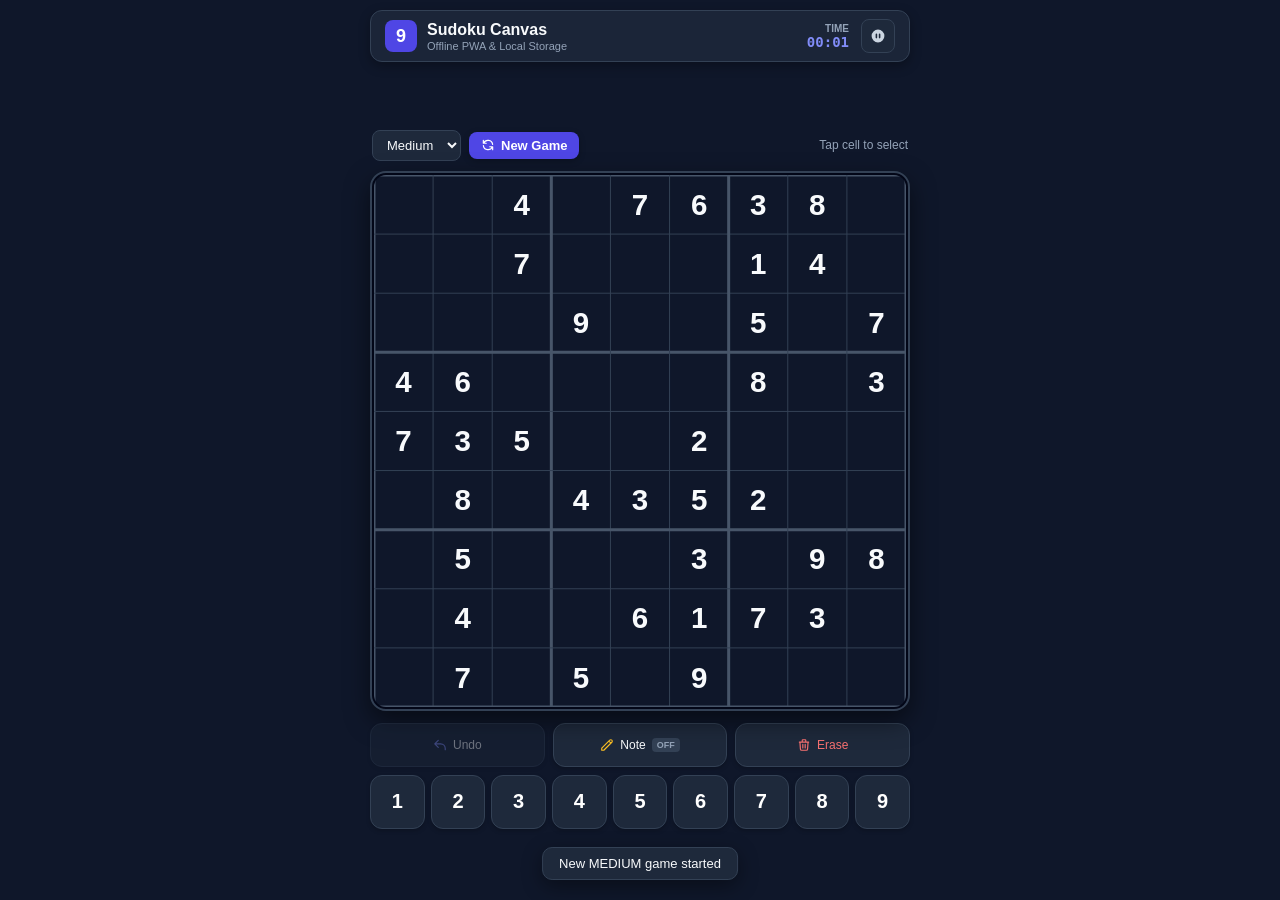
==== index.html @ a2f3d494 "Add better offline support with inline css" ====
<!DOCTYPE html>
<html lang="en">
<head>
  <meta charset="UTF-8" />
  <meta name="viewport" content="width=device-width, initial-scale=1.0" />
  <meta name="theme-color" content="#0f172a" />
  <meta name="mobile-web-app-capable" content="yes" />
  <meta name="apple-mobile-web-app-capable" content="yes" />
  <meta name="apple-mobile-web-app-status-bar-style" content="black-translucent" />
  <meta name="apple-mobile-web-app-title" content="Sudoku Canvas" />
  <title>Canvas Sudoku</title>
  <style>
    :root {
      --bg-main: #0f172a;
      --bg-card: rgba(30, 41, 59, 0.85);
      --bg-input: #1e293b;
      --bg-input-hover: #334155;
      --border-color: #334155;
      --border-highlight: #475569;
      --primary: #4f46e5;
      --primary-hover: #4338ca;
      --primary-light: #818cf8;
      --emerald: #059669;
      --emerald-hover: #047857;
      --rose: #e11d48;
      --text-main: #f8fafc;
      --text-muted: #94a3b8;
    }

    * {
      box-sizing: border-box;
      margin: 0;
      padding: 0;
    }

    html, body {
      height: 100%;
      background-color: var(--bg-main);
      color: var(--text-main);
      font-family: 'Inter', -apple-system, BlinkMacSystemFont, "Segoe UI", Roboto, sans-serif;
      touch-action: manipulation;
      overflow-x: hidden;
    }

    body {
      display: flex;
      flex-direction: column;
      align-items: center;
      justify-content: space-between;
      padding: 10px;
      user-select: none;
      -webkit-user-select: none;
    }

    header {
      width: 100%;
      max-width: 540px;
      display: flex;
      align-items: center;
      justify-content: space-between;
      padding: 8px 14px;
      background: var(--bg-card);
      backdrop-filter: blur(8px);
      border: 1px solid var(--border-color);
      border-radius: 12px;
      box-shadow: 0 4px 12px rgba(0,0,0,0.3);
      margin-bottom: 6px;
    }

    .brand {
      display: flex;
      align-items: center;
      gap: 10px;
    }

    .brand-icon {
      width: 32px;
      height: 32px;
      background: var(--primary);
      border-radius: 8px;
      color: #ffffff;
      font-weight: 700;
      font-size: 18px;
      display: flex;
      align-items: center;
      justify-content: center;
    }

    .brand-title {
      font-size: 16px;
      font-weight: 700;
      line-height: 1.2;
    }

    .brand-sub {
      font-size: 11px;
      color: var(--text-muted);
    }

    .header-right {
      display: flex;
      align-items: center;
      gap: 12px;
    }

    .timer-block {
      text-align: right;
    }

    .timer-label {
      font-size: 10px;
      color: var(--text-muted);
      font-weight: 600;
    }

    .timer-val {
      font-family: monospace;
      font-size: 14px;
      font-weight: 700;
      color: var(--primary-light);
    }

    main {
      width: 100%;
      max-width: 540px;
      display: flex;
      flex-direction: column;
      align-items: center;
      gap: 10px;
      margin: auto 0;
    }

    .toolbar {
      width: 100%;
      display: flex;
      align-items: center;
      justify-content: space-between;
      gap: 8px;
      padding: 0 2px;
    }

    .toolbar-left {
      display: flex;
      align-items: center;
      gap: 8px;
    }

    .toolbar-hint {
      font-size: 12px;
      color: var(--text-muted);
      font-weight: 500;
    }

    @media (max-width: 480px) {
      .toolbar-hint {
        display: none;
      }
    }

    select {
      background: var(--bg-input);
      border: 1px solid var(--border-color);
      color: var(--text-main);
      font-size: 13px;
      font-weight: 500;
      border-radius: 8px;
      padding: 6px 10px;
      outline: none;
      cursor: pointer;
    }

    select:focus {
      border-color: var(--primary-light);
    }

    button {
      font-family: inherit;
      cursor: pointer;
      border: none;
      outline: none;
      transition: all 0.15s ease-in-out;
      display: flex;
      align-items: center;
      justify-content: center;
    }

    .btn-primary {
      background: var(--primary);
      color: #ffffff;
      font-size: 13px;
      font-weight: 600;
      padding: 6px 12px;
      border-radius: 8px;
      gap: 6px;
      box-shadow: 0 2px 6px rgba(0,0,0,0.25);
    }
    .btn-primary:hover {
      background: var(--primary-hover);
    }

    .btn-icon {
      padding: 8px;
      background: var(--bg-input);
      color: #cbd5e1;
      border-radius: 8px;
      border: 1px solid var(--border-color);
    }
    .btn-icon:hover {
      background: var(--bg-input-hover);
      color: #ffffff;
    }

    .btn-install {
      background: var(--emerald);
      color: #ffffff;
      font-size: 11px;
      font-weight: 600;
      padding: 5px 9px;
      border-radius: 8px;
      gap: 5px;
      animation: pulse 2s infinite;
    }
    .btn-install:hover {
      background: var(--emerald-hover);
    }

    @keyframes pulse {
      0%, 100% { opacity: 1; }
      50% { opacity: 0.75; }
    }

    .canvas-container {
      width: 100%;
      position: relative;
      aspect-ratio: 1 / 1;
      background: #020617;
      border-radius: 16px;
      border: 2px solid var(--border-color);
      box-shadow: 0 10px 25px rgba(0,0,0,0.5);
      padding: 4px;
      display: flex;
      align-items: center;
      justify-content: center;
      overflow: hidden;
    }

    canvas {
      width: 100%;
      height: 100%;
      border-radius: 12px;
      cursor: pointer;
      touch-action: none;
    }

    .controls-group {
      width: 100%;
      display: flex;
      flex-direction: column;
      gap: 8px;
      margin-top: 2px;
    }

    .action-grid {
      display: grid;
      grid-template-columns: repeat(3, 1fr);
      gap: 8px;
    }

    .action-btn {
      height: 44px;
      background: var(--bg-input);
      border: 1px solid var(--border-color);
      color: var(--text-main);
      font-size: 12px;
      font-weight: 500;
      border-radius: 12px;
      gap: 6px;
      box-shadow: 0 2px 4px rgba(0,0,0,0.2);
    }
    .action-btn:hover:not(:disabled) {
      background: var(--bg-input-hover);
    }
    .action-btn:disabled {
      opacity: 0.4;
      cursor: not-allowed;
    }

    .action-btn.active-note {
      background: var(--primary);
      border-color: var(--primary-light);
      color: #ffffff;
    }

    .badge-note {
      font-size: 9px;
      font-weight: 700;
      padding: 2px 5px;
      border-radius: 4px;
      background: var(--border-color);
      color: var(--text-muted);
    }
    .badge-note.active {
      background: rgba(255,255,255,0.25);
      color: #ffffff;
    }

    .numpad-grid {
      display: grid;
      grid-template-columns: repeat(9, 1fr);
      gap: 6px;
    }

    .num-btn {
      height: 48px;
      background: var(--bg-input);
      border: 1px solid var(--border-color);
      color: #ffffff;
      font-size: 18px;
      font-weight: 700;
      border-radius: 12px;
      box-shadow: 0 2px 4px rgba(0,0,0,0.2);
    }
    .num-btn:hover {
      background: var(--bg-input-hover);
    }
    .num-btn:active {
      background: var(--primary);
      transform: scale(0.95);
    }

    @media (min-width: 640px) {
      .num-btn {
        height: 54px;
        font-size: 20px;
      }
    }

    .overlay {
      position: absolute;
      inset: 0;
      background: rgba(2, 6, 23, 0.92);
      backdrop-filter: blur(6px);
      display: flex;
      flex-direction: column;
      align-items: center;
      justify-content: center;
      gap: 12px;
      z-index: 20;
    }

    .victory-badge {
      width: 60px;
      height: 60px;
      background: rgba(16, 185, 129, 0.15);
      border: 1px solid rgba(16, 185, 129, 0.4);
      color: #10b981;
      border-radius: 50%;
      display: flex;
      align-items: center;
      justify-content: center;
    }

    .toast {
      position: fixed;
      bottom: 20px;
      left: 50%;
      transform: translateX(-50%);
      background: var(--bg-input);
      color: var(--text-main);
      border: 1px solid var(--border-color);
      padding: 8px 16px;
      border-radius: 10px;
      font-size: 13px;
      box-shadow: 0 6px 20px rgba(0,0,0,0.4);
      opacity: 0;
      pointer-events: none;
      transition: opacity 0.3s ease;
      z-index: 30;
    }

    .toast.show {
      opacity: 1;
    }

    .hidden {
      display: none !important;
    }

    svg {
      flex-shrink: 0;
    }
  </style>
</head>
<body>

  <!-- Header section -->
  <header>
    <div class="brand">
      <div class="brand-icon">9</div>
      <div>
        <h1 class="brand-title">Sudoku Canvas</h1>
        <p class="brand-sub">Offline PWA & Local Storage</p>
      </div>
    </div>

    <div class="header-right">
      <button id="installAppBtn" class="btn-install hidden" title="Install App">
        <svg width="14" height="14" fill="none" stroke="currentColor" viewBox="0 0 24 24"><path stroke-linecap="round" stroke-linejoin="round" stroke-width="2" d="M4 16v1a3 3 0 003 3h10a3 3 0 003-3v-1m-4-4l-4 4m0 0l-4-4m4 4V4"/></svg>
        <span>Install</span>
      </button>

      <div class="timer-block">
        <div class="timer-label">TIME</div>
        <div id="timerDisplay" class="timer-val">00:00</div>
      </div>

      <button id="pauseBtn" class="btn-icon" title="Pause Game">
        <svg width="16" height="16" fill="currentColor" viewBox="0 0 20 20"><path fill-rule="evenodd" d="M18 10a8 8 0 11-16 0 8 8 0 0116 0zM7 8a1 1 0 012 0v4a1 1 0 11-2 0V8zm5-1a1 1 0 00-1 1v4a1 1 0 102 0V8a1 1 0 00-1-1z" clip-rule="evenodd"/></svg>
      </button>
    </div>
  </header>

  <!-- Main Game Section -->
  <main>
    <div class="toolbar">
      <div class="toolbar-left">
        <select id="difficultySelect">
          <option value="easy">Easy</option>
          <option value="medium" selected>Medium</option>
          <option value="hard">Hard</option>
          <option value="expert">Expert</option>
        </select>

        <button id="newGameBtn" class="btn-primary">
          <svg width="14" height="14" fill="none" stroke="currentColor" viewBox="0 0 24 24"><path stroke-linecap="round" stroke-linejoin="round" stroke-width="2" d="M4 4v5h.582m15.356 2A8.001 8.001 0 004.582 9m0 0H9m11 11v-5h-.581m0 0a8.003 8.003 0 01-15.357-2m15.357 2H15"/></svg>
          New Game
        </button>
      </div>

      <div class="toolbar-hint">
        Tap cell to select
      </div>
    </div>

    <!-- Canvas Container -->
    <div id="canvasContainer" class="canvas-container">
      <canvas id="sudokuCanvas"></canvas>
      
      <!-- Pause Overlay -->
      <div id="pauseOverlay" class="overlay hidden">
        <svg width="48" height="48" fill="#818cf8" viewBox="0 0 20 20"><path fill-rule="evenodd" d="M18 10a8 8 0 11-16 0 8 8 0 0116 0zM7 8a1 1 0 012 0v4a1 1 0 11-2 0V8zm5-1a1 1 0 00-1 1v4a1 1 0 102 0V8a1 1 0 00-1-1z" clip-rule="evenodd"/></svg>
        <p style="font-size: 18px; font-weight: 700; color: #fff;">Game Paused</p>
        <button id="resumeBtn" class="btn-primary" style="padding: 8px 20px;">Resume</button>
      </div>

      <!-- Victory Overlay -->
      <div id="victoryOverlay" class="overlay hidden">
        <div class="victory-badge">
          <svg width="32" height="32" fill="currentColor" viewBox="0 0 20 20"><path fill-rule="evenodd" d="M10 2a1 1 0 011 1v1.323l1.954.682a2 2 0 011.233 2.502l-.68 2.04 1.706 1.138a2 2 0 01.787 2.68l-1 1.732a2 2 0 01-2.417.848L11 15.323V17a1 1 0 01-2 0v-1.677l-1.583.625a2 2 0 01-2.417-.848l-1-1.732a2 2 0 01.787-2.68l1.706-1.138-.68-2.04a2 2 0 011.233-2.502L8 4.323V3a1 1 0 011-1z" clip-rule="evenodd"/></svg>
        </div>
        <h2 style="font-size: 22px; font-weight: 700; color: #fff;">Puzzle Solved!</h2>
        <p id="victoryTime" style="font-size: 14px; color: var(--text-muted);">Your time: 00:00</p>
        <button id="victoryNewGameBtn" class="btn-primary" style="background: var(--emerald); padding: 10px 24px; margin-top: 6px;">Play Again</button>
      </div>
    </div>

    <!-- Mobile Action Controls & Keypad -->
    <div class="controls-group">
      <div class="action-grid">
        <button id="undoBtn" class="action-btn" title="Undo Move (Ctrl+Z)">
          <svg width="14" height="14" fill="none" stroke="#818cf8" viewBox="0 0 24 24"><path stroke-linecap="round" stroke-linejoin="round" stroke-width="2" d="M3 10h10a8 8 0 018 8v2M3 10l6 6m-6-6l6-6"/></svg>
          <span>Undo</span>
        </button>

        <button id="noteToggleBtn" class="action-btn" title="Toggle Note Mode (N)">
          <svg width="14" height="14" fill="none" stroke="#fbbf24" viewBox="0 0 24 24"><path stroke-linecap="round" stroke-linejoin="round" stroke-width="2" d="M15.232 5.232l3.536 3.536m-2.036-5.036a2.5 2.5 0 113.536 3.536L6.5 21.036H3v-3.572L16.732 3.732z"/></svg>
          <span>Note</span>
          <span id="noteStatusText" class="badge-note">OFF</span>
        </button>

        <button id="eraseBtn" class="action-btn" style="color: #f87171;" title="Erase Cell">
          <svg width="14" height="14" fill="none" stroke="#f87171" viewBox="0 0 24 24"><path stroke-linecap="round" stroke-linejoin="round" stroke-width="2" d="M19 7l-.867 12.142A2 2 0 0116.138 21H7.862a2 2 0 01-1.995-1.858L5 7m5 4v6m4-6v6m1-10V4a1 1 0 00-1-1h-4a1 1 0 00-1 1v3M4 7h16"/></svg>
          <span>Erase</span>
        </button>
      </div>

      <div class="numpad-grid">
        <button data-key="1" class="num-btn">1</button>
        <button data-key="2" class="num-btn">2</button>
        <button data-key="3" class="num-btn">3</button>
        <button data-key="4" class="num-btn">4</button>
        <button data-key="5" class="num-btn">5</button>
        <button data-key="6" class="num-btn">6</button>
        <button data-key="7" class="num-btn">7</button>
        <button data-key="8" class="num-btn">8</button>
        <button data-key="9" class="num-btn">9</button>
      </div>
    </div>
  </main>

  <div id="toast" class="toast">Notification</div>

  <script>
    const manifestBlob = new Blob([JSON.stringify({
      name: "Sudoku Canvas Game",
      short_name: "Sudoku",
      start_url: "./",
      display: "standalone",
      background_color: "#0f172a",
      theme_color: "#0f172a",
      icons: [
        { src: "https://placehold.co/192x192/0f172a/6366f1?text=Sudoku", sizes: "192x192", type: "image/png" },
        { src: "https://placehold.co/512x512/0f172a/6366f1?text=Sudoku", sizes: "512x512", type: "image/png" }
      ]
    })], { type: 'application/json' });
    const manifestUrl = URL.createObjectURL(manifestBlob);
    const manifestLink = document.createElement('link');
    manifestLink.rel = 'manifest';
    manifestLink.href = manifestUrl;
    document.head.appendChild(manifestLink);

    if ('serviceWorker' in navigator) {
      const swCode = `
        const CACHE_NAME = 'sudoku-pwa-offline-v3';
        self.addEventListener('install', (e) => self.skipWaiting());
        self.addEventListener('activate', (e) => {
          e.waitUntil(
            caches.keys().then((keys) =>
              Promise.all(keys.map((k) => k !== CACHE_NAME && caches.delete(k)))
            ).then(() => self.clients.claim())
          );
        });
        self.addEventListener('fetch', (e) => {
          if (e.request.method !== 'GET') return;
          e.respondWith(
            caches.match(e.request).then((cached) => {
              if (cached) return cached;
              return fetch(e.request).then((response) => {
                if (response && (response.status === 200 || response.type === 'opaque')) {
                  const copy = response.clone();
                  caches.open(CACHE_NAME).then((cache) => cache.put(e.request, copy));
                }
                return response;
              }).catch(() => caches.match('./') || caches.match(e.request));
            })
          );
        });
      `;
      const swBlob = new Blob([swCode], { type: 'text/javascript' });
      navigator.serviceWorker.register(URL.createObjectURL(swBlob)).catch(err => console.log('SW Error:', err));
    }

    class SudokuCanvasGame {
      constructor() {
        this.canvas = document.getElementById('sudokuCanvas');
        this.ctx = this.canvas.getContext('2d');
        this.gridSize = 9;
        
        this.initialBoard = Array(9).fill(null).map(() => Array(9).fill(0));
        this.currentBoard = Array(9).fill(null).map(() => Array(9).fill(0));
        this.solution = Array(9).fill(null).map(() => Array(9).fill(0));
        this.notes = Array(9).fill(null).map(() => Array(9).fill(null).map(() => new Set()));
        this.conflicts = Array(9).fill(null).map(() => Array(9).fill(false));
        
        this.selectedCell = null;
        this.isNoteMode = false;
        this.undoStack = [];
        this.isPaused = false;
        this.isVictory = false;

        this.secondsElapsed = 0;
        this.timerInterval = null;
        this.STORAGE_KEY = 'sudoku_canvas_state_v1';

        this.init();
      }

      init() {
        this.resizeCanvas();
        window.addEventListener('resize', () => this.resizeCanvas());
        this.setupEventListeners();

        if (!this.loadGameState()) {
          this.startNewGame('medium');
        } else {
          this.startTimer();
          this.updateUndoButton();
          this.render();
          this.showToast('Restored previous game state');
        }
      }

      saveGameState() {
        try {
          const stateData = {
            initialBoard: this.initialBoard,
            currentBoard: this.currentBoard,
            solution: this.solution,
            notes: this.notes.map(row => row.map(cellSet => Array.from(cellSet))),
            undoStack: this.undoStack.map(action => ({
              ...action,
              prevNotes: Array.from(action.prevNotes || []),
              newNotes: Array.from(action.newNotes || [])
            })),
            secondsElapsed: this.secondsElapsed,
            difficulty: document.getElementById('difficultySelect').value,
            isVictory: this.isVictory
          };
          localStorage.setItem(this.STORAGE_KEY, JSON.stringify(stateData));
        } catch (e) {
          console.warn('LocalStorage save failed:', e);
        }
      }

      loadGameState() {
        try {
          const raw = localStorage.getItem(this.STORAGE_KEY);
          if (!raw) return false;
          const data = JSON.parse(raw);
          
          if (!data || !data.currentBoard || !data.initialBoard) return false;

          this.initialBoard = data.initialBoard;
          this.currentBoard = data.currentBoard;
          this.solution = data.solution;
          this.notes = data.notes.map(row => row.map(arr => new Set(arr)));
          this.secondsElapsed = data.secondsElapsed || 0;
          this.isVictory = data.isVictory || false;
          
          if (data.difficulty) {
            document.getElementById('difficultySelect').value = data.difficulty;
          }

          this.undoStack = (data.undoStack || []).map(action => ({
            ...action,
            prevNotes: new Set(action.prevNotes || []),
            newNotes: new Set(action.newNotes || [])
          }));

          this.updateConflicts();
          return true;
        } catch (e) {
          console.error('Failed to load state from LocalStorage:', e);
          return false;
        }
      }

      clearGameState() {
        try {
          localStorage.removeItem(this.STORAGE_KEY);
        } catch (e) {
          console.warn('LocalStorage clear failed:', e);
        }
      }

      resizeCanvas() {
        const container = document.getElementById('canvasContainer');
        const rect = container.getBoundingClientRect();
        const size = Math.min(rect.width, rect.height) - 8;
        const dpr = window.devicePixelRatio || 1;

        this.canvas.width = size * dpr;
        this.canvas.height = size * dpr;
        this.canvas.style.width = `${size}px`;
        this.canvas.style.height = `${size}px`;

        this.ctx.scale(dpr, dpr);
        this.cellSize = size / 9;
        this.render();
      }

      startNewGame(difficulty = 'medium') {
        this.isVictory = false;
        document.getElementById('victoryOverlay').classList.add('hidden');
        document.getElementById('pauseOverlay').classList.add('hidden');
        
        this.solution = Array(9).fill(null).map(() => Array(9).fill(0));
        this.fillBoard(this.solution);

        this.initialBoard = this.solution.map(row => [...row]);
        
        const removeCount = { easy: 35, medium: 45, hard: 52, expert: 58 }[difficulty] || 45;

        let removed = 0;
        while (removed < removeCount) {
          const r = Math.floor(Math.random() * 9);
          const c = Math.floor(Math.random() * 9);
          if (this.initialBoard[r][c] !== 0) {
            this.initialBoard[r][c] = 0;
            removed++;
          }
        }

        this.currentBoard = this.initialBoard.map(row => [...row]);
        this.notes = Array(9).fill(null).map(() => Array(9).fill(null).map(() => new Set()));
        this.undoStack = [];
        this.selectedCell = null;
        this.secondsElapsed = 0;

        this.updateConflicts();
        this.updateUndoButton();
        this.startTimer();
        this.saveGameState();
        this.render();
        this.showToast(`New ${difficulty.toUpperCase()} game started`);
      }

      fillBoard(board) {
        const findEmpty = () => {
          for (let r = 0; r < 9; r++) {
            for (let c = 0; c < 9; c++) {
              if (board[r][c] === 0) return [r, c];
            }
          }
          return null;
        };

        const empty = findEmpty();
        if (!empty) return true;
        const [r, c] = empty;
        const nums = [1, 2, 3, 4, 5, 6, 7, 8, 9].sort(() => Math.random() - 0.5);

        for (const num of nums) {
          if (this.isValidPlacement(board, r, c, num)) {
            board[r][c] = num;
            if (this.fillBoard(board)) return true;
            board[r][c] = 0;
          }
        }
        return false;
      }

      isValidPlacement(board, row, col, num) {
        for (let i = 0; i < 9; i++) {
          if (board[row][i] === num && i !== col) return false;
          if (board[i][col] === num && i !== row) return false;
        }
        const boxR = Math.floor(row / 3) * 3;
        const boxC = Math.floor(col / 3) * 3;
        for (let r = 0; r < 3; r++) {
          for (let c = 0; c < 3; c++) {
            const nr = boxR + r;
            const nc = boxC + c;
            if (board[nr][nc] === num && (nr !== row || nc !== col)) return false;
          }
        }
        return true;
      }

      updateConflicts() {
        this.conflicts = Array(9).fill(null).map(() => Array(9).fill(false));
        for (let r = 0; r < 9; r++) {
          for (let c = 0; c < 9; c++) {
            const val = this.currentBoard[r][c];
            if (val !== 0) {
              if (!this.isValidPlacement(this.currentBoard, r, c, val)) {
                this.conflicts[r][c] = true;
              }
            }
          }
        }
      }

      handleCellInput(num) {
        if (!this.selectedCell || this.isVictory || this.isPaused) return;
        const { row, col } = this.selectedCell;

        if (this.initialBoard[row][col] !== 0) {
          this.showToast("Cannot modify fixed numbers");
          return;
        }

        const prevVal = this.currentBoard[row][col];
        const prevNotes = new Set(this.notes[row][col]);

        if (this.isNoteMode) {
          if (num === 0) {
            this.notes[row][col].clear();
          } else {
            if (this.notes[row][col].has(num)) {
              this.notes[row][col].delete(num);
            } else {
              this.notes[row][col].add(num);
            }
          }
          this.currentBoard[row][col] = 0;
        } else {
          if (num === 0 || prevVal === num) {
            this.currentBoard[row][col] = 0;
          } else {
            this.currentBoard[row][col] = num;
          }
        }

        const newNotes = new Set(this.notes[row][col]);
        const newVal = this.currentBoard[row][col];

        if (prevVal !== newVal || [...prevNotes].join(',') !== [...newNotes].join(',')) {
          this.undoStack.push({ row, col, prevVal, newVal, prevNotes, newNotes });
          this.updateUndoButton();
        }

        this.updateConflicts();
        this.checkWinCondition();
        this.saveGameState();
        this.render();
      }

      undo() {
        if (this.undoStack.length === 0 || this.isVictory || this.isPaused) return;

        const action = this.undoStack.pop();
        const { row, col, prevVal, prevNotes } = action;

        this.currentBoard[row][col] = prevVal;
        this.notes[row][col] = new Set(prevNotes);

        this.selectedCell = { row, col };
        this.updateConflicts();
        this.updateUndoButton();
        this.saveGameState();
        this.render();
        this.showToast("Move undone");
      }

      updateUndoButton() {
        document.getElementById('undoBtn').disabled = this.undoStack.length === 0;
      }

      render() {
        const width = this.canvas.width / (window.devicePixelRatio || 1);
        const height = this.canvas.height / (window.devicePixelRatio || 1);
        const cs = this.cellSize;

        this.ctx.clearRect(0, 0, width, height);

        const selectedVal = this.selectedCell ? this.currentBoard[this.selectedCell.row][this.selectedCell.col] : null;

        for (let r = 0; r < 9; r++) {
          for (let c = 0; c < 9; c++) {
            const x = c * cs;
            const y = r * cs;

            let bgColor = '#0f172a';

            if (this.selectedCell) {
              const { row: selR, col: selC } = this.selectedCell;
              const sameBox = Math.floor(r/3) === Math.floor(selR/3) && Math.floor(c/3) === Math.floor(selC/3);
              if (r === selR || c === selC || sameBox) {
                bgColor = '#1e293b';
              }
              const val = this.currentBoard[r][c];
              if (selectedVal !== 0 && val === selectedVal) {
                bgColor = '#312e81';
              }
              if (r === selR && c === selC) {
                bgColor = '#3730a3';
              }
            }

            if (this.conflicts[r][c]) {
              bgColor = '#7f1d1d';
            }

            this.ctx.fillStyle = bgColor;
            this.ctx.fillRect(x, y, cs, cs);
          }
        }

        // Draw Grid Lines
        for (let i = 0; i <= 9; i++) {
          this.ctx.beginPath();
          this.ctx.lineWidth = (i % 3 === 0) ? 3 : 1;
          this.ctx.strokeStyle = (i % 3 === 0) ? '#475569' : '#334155';

          this.ctx.moveTo(i * cs, 0);
          this.ctx.lineTo(i * cs, height);

          this.ctx.moveTo(0, i * cs);
          this.ctx.lineTo(width, i * cs);
          this.ctx.stroke();
        }

        // Draw Numbers and Notes
        for (let r = 0; r < 9; r++) {
          for (let c = 0; c < 9; c++) {
            const x = c * cs;
            const y = r * cs;
            const val = this.currentBoard[r][c];
            const isInitial = this.initialBoard[r][c] !== 0;

            if (val !== 0) {
              this.ctx.font = `${isInitial ? '700' : '600'} ${cs * 0.5}px Inter, sans-serif`;
              this.ctx.textAlign = 'center';
              this.ctx.textBaseline = 'middle';

              if (this.conflicts[r][c]) {
                this.ctx.fillStyle = '#fca5a5';
              } else if (isInitial) {
                this.ctx.fillStyle = '#f8fafc';
              } else {
                this.ctx.fillStyle = '#818cf8';
              }

              this.ctx.fillText(val, x + cs / 2, y + cs / 2 + 2);
            } else {
              const cellNotes = this.notes[r][c];
              if (cellNotes && cellNotes.size > 0) {
                this.ctx.font = `500 ${cs * 0.22}px Inter, sans-serif`;
                this.ctx.fillStyle = '#94a3b8';
                this.ctx.textAlign = 'center';
                this.ctx.textBaseline = 'middle';

                const subCs = cs / 3;
                for (let note = 1; note <= 9; note++) {
                  if (cellNotes.has(note)) {
                    const nr = Math.floor((note - 1) / 3);
                    const nc = (note - 1) % 3;
                    const nx = x + nc * subCs + subCs / 2;
                    const ny = y + nr * subCs + subCs / 2;
                    this.ctx.fillText(note, nx, ny);
                  }
                }
              }
            }
          }
        }
      }

      checkWinCondition() {
        for (let r = 0; r < 9; r++) {
          for (let c = 0; c < 9; c++) {
            if (this.currentBoard[r][c] === 0 || this.conflicts[r][c]) return false;
          }
        }

        this.isVictory = true;
        this.stopTimer();
        this.clearGameState();

        document.getElementById('victoryTime').textContent = `Your time: ${this.formatTime(this.secondsElapsed)}`;
        document.getElementById('victoryOverlay').classList.remove('hidden');
        return true;
      }

      setupEventListeners() {
        const handleCanvasPointer = (e) => {
          e.preventDefault();
          const rect = this.canvas.getBoundingClientRect();
          const clientX = e.touches ? e.touches[0].clientX : e.clientX;
          const clientY = e.touches ? e.touches[0].clientY : e.clientY;

          const x = clientX - rect.left;
          const y = clientY - rect.top;

          const col = Math.floor(x / (rect.width / 9));
          const row = Math.floor(y / (rect.height / 9));

          if (row >= 0 && row < 9 && col >= 0 && col < 9) {
            this.selectedCell = { row, col };
            this.render();
          }
        };

        this.canvas.addEventListener('mousedown', handleCanvasPointer);
        this.canvas.addEventListener('touchstart', handleCanvasPointer, { passive: false });

        document.querySelectorAll('.num-btn').forEach(btn => {
          btn.addEventListener('click', () => {
            const key = parseInt(btn.getAttribute('data-key'));
            this.handleCellInput(key);
          });
        });

        document.getElementById('eraseBtn').addEventListener('click', () => this.handleCellInput(0));
        document.getElementById('undoBtn').addEventListener('click', () => this.undo());
        
        const noteBtn = document.getElementById('noteToggleBtn');
        const noteStatus = document.getElementById('noteStatusText');
        noteBtn.addEventListener('click', () => {
          this.isNoteMode = !this.isNoteMode;
          noteStatus.textContent = this.isNoteMode ? 'ON' : 'OFF';
          
          if (this.isNoteMode) {
            noteBtn.classList.add('active-note');
            noteStatus.className = 'badge-note active';
          } else {
            noteBtn.classList.remove('active-note');
            noteStatus.className = 'badge-note';
          }

          this.showToast(this.isNoteMode ? 'Pencil Note Mode ON' : 'Normal Entry Mode ON');
        });

        document.addEventListener('keydown', (e) => {
          if (this.isPaused || this.isVictory) return;

          if (e.key >= '1' && e.key <= '9') {
            this.handleCellInput(parseInt(e.key));
          } else if (e.key === 'Backspace' || e.key === 'Delete') {
            this.handleCellInput(0);
          } else if (e.key.toLowerCase() === 'n') {
            noteBtn.click();
          } else if ((e.ctrlKey || e.metaKey) && e.key.toLowerCase() === 'z') {
            e.preventDefault();
            this.undo();
          } else if (this.selectedCell) {
            let { row, col } = this.selectedCell;
            if (e.key === 'ArrowUp') row = Math.max(0, row - 1);
            if (e.key === 'ArrowDown') row = Math.min(8, row + 1);
            if (e.key === 'ArrowLeft') col = Math.max(0, col - 1);
            if (e.key === 'ArrowRight') col = Math.min(8, col + 1);
            this.selectedCell = { row, col };
            this.render();
          }
        });

        document.getElementById('newGameBtn').addEventListener('click', () => {
          const diff = document.getElementById('difficultySelect').value;
          this.startNewGame(diff);
        });

        document.getElementById('victoryNewGameBtn').addEventListener('click', () => {
          const diff = document.getElementById('difficultySelect').value;
          this.startNewGame(diff);
        });

        const pauseOverlay = document.getElementById('pauseOverlay');
        document.getElementById('pauseBtn').addEventListener('click', () => {
          this.isPaused = true;
          this.stopTimer();
          pauseOverlay.classList.remove('hidden');
        });

        document.getElementById('resumeBtn').addEventListener('click', () => {
          this.isPaused = false;
          this.startTimer();
          pauseOverlay.classList.add('hidden');
        });
      }

      startTimer() {
        this.stopTimer();
        this.timerInterval = setInterval(() => {
          if (!this.isPaused && !this.isVictory) {
            this.secondsElapsed++;
            document.getElementById('timerDisplay').textContent = this.formatTime(this.secondsElapsed);
            if (this.secondsElapsed % 10 === 0) {
              this.saveGameState();
            }
          }
        }, 1000);
      }

      stopTimer() {
        if (this.timerInterval) {
          clearInterval(this.timerInterval);
          this.timerInterval = null;
        }
      }

      formatTime(secs) {
        const m = Math.floor(secs / 60).toString().padStart(2, '0');
        const s = (secs % 60).toString().padStart(2, '0');
        return `${m}:${s}`;
      }

      showToast(msg) {
        const toast = document.getElementById('toast');
        toast.textContent = msg;
        toast.classList.add('show');
        setTimeout(() => {
          toast.classList.remove('show');
        }, 2200);
      }
    }

    let deferredPrompt;
    const installAppBtn = document.getElementById('installAppBtn');

    window.addEventListener('beforeinstallprompt', (e) => {
      e.preventDefault();
      deferredPrompt = e;
      installAppBtn.classList.remove('hidden');
    });

    installAppBtn.addEventListener('click', async () => {
      if (deferredPrompt) {
        deferredPrompt.prompt();
        const { outcome } = await deferredPrompt.userChoice;
        if (outcome === 'accepted') {
          installAppBtn.classList.add('hidden');
        }
        deferredPrompt = null;
      }
    });

    window.addEventListener('load', () => {
      window.sudokuGame = new SudokuCanvasGame();
    });
  </script>
</body>
</html>
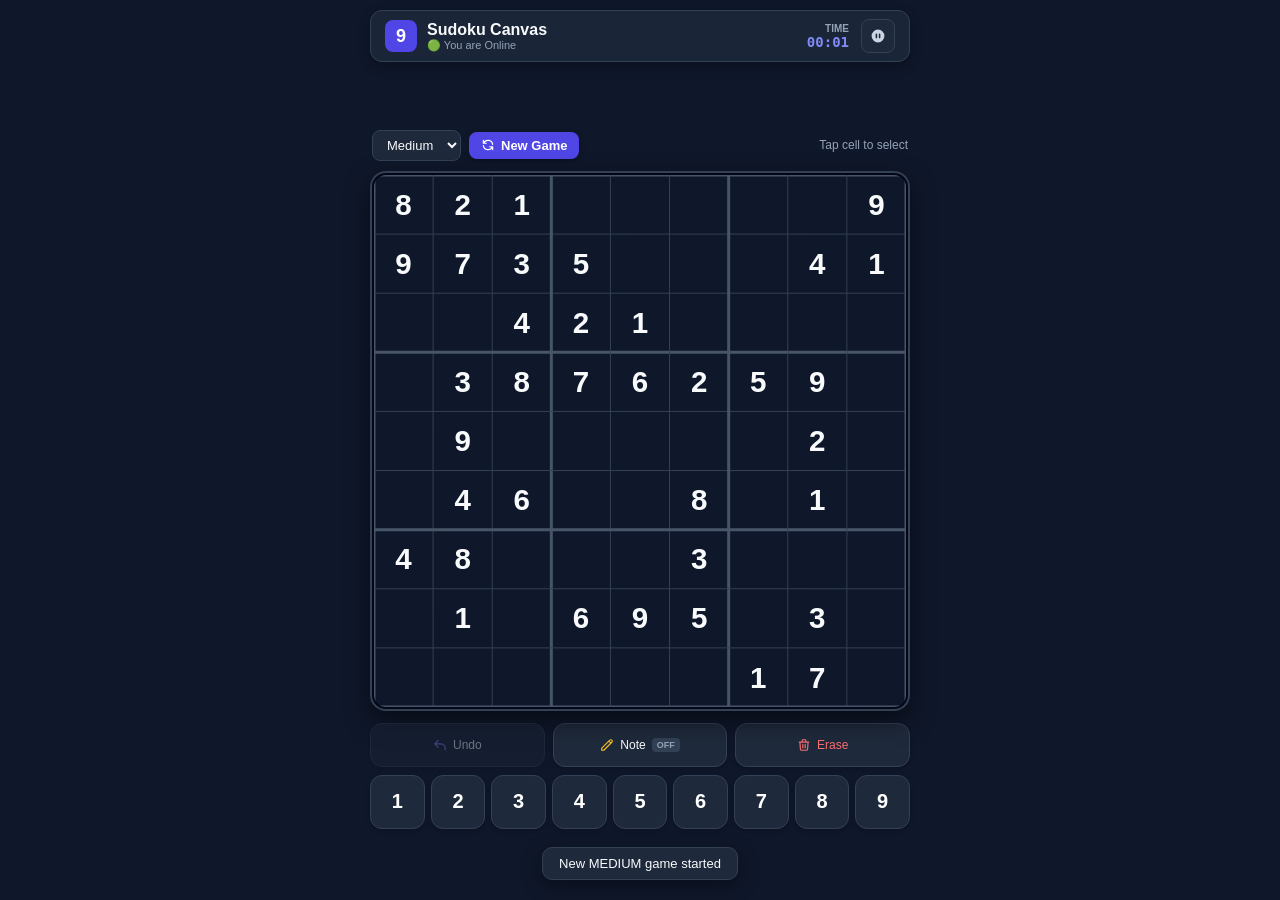
==== commit cf6319dc: "Add service worker for offline caching" ====
--- a/index.html
+++ b/index.html
@@ -399,7 +399,7 @@
       <div class="brand-icon">9</div>
       <div>
         <h1 class="brand-title">Sudoku Canvas</h1>
-        <p class="brand-sub">Offline PWA & Local Storage</p>
+        <p class="brand-sub" id="status">Checking connection status...</p>
       </div>
     </div>
 
@@ -419,6 +419,7 @@
       </button>
     </div>
   </header>
+
 
   <!-- Main Game Section -->
   <main>
@@ -499,7 +500,8 @@
   </main>
 
   <div id="toast" class="toast">Notification</div>
-
+  <!-- Register the Service Worker -->
+  <script src="./app.js"></script>
   <script>
     const manifestBlob = new Blob([JSON.stringify({
       name: "Sudoku Canvas Game",
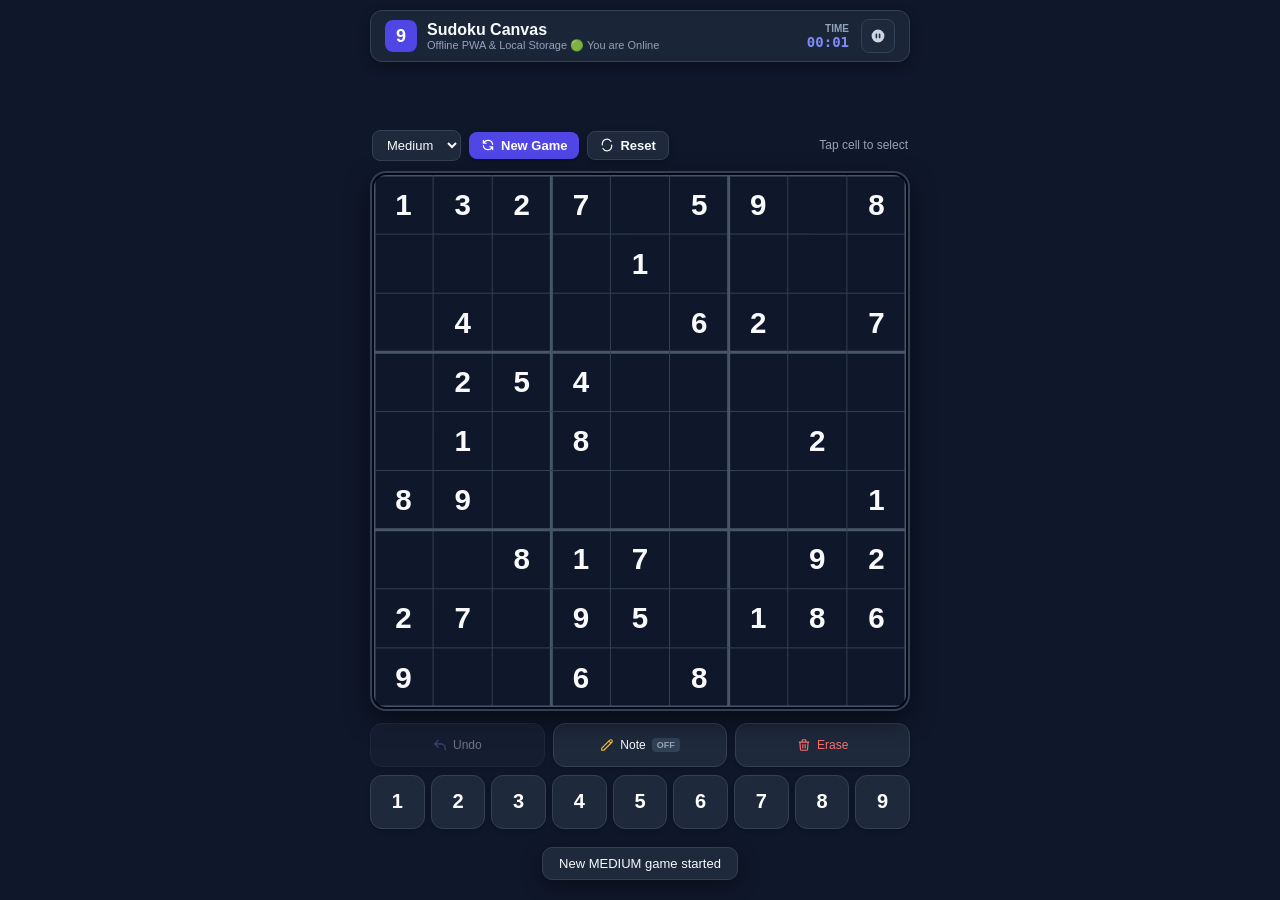
==== commit 5652c8a5: "Summary of Changes: Added "Reset" Button: Placed directly next to "New Game" in the primary top tool" ====
--- a/index.html
+++ b/index.html
@@ -198,6 +198,21 @@
       background: var(--primary-hover);
     }
 
+    .btn-secondary {
+      background: var(--bg-input);
+      color: var(--text-main);
+      border: 1px solid var(--border-color);
+      font-size: 13px;
+      font-weight: 600;
+      padding: 6px 12px;
+      border-radius: 8px;
+      gap: 6px;
+      box-shadow: 0 2px 6px rgba(0,0,0,0.25);
+    }
+    .btn-secondary:hover {
+      background: var(--bg-input-hover);
+    }
+
     .btn-icon {
       padding: 8px;
       background: var(--bg-input);
@@ -399,7 +414,7 @@
       <div class="brand-icon">9</div>
       <div>
         <h1 class="brand-title">Sudoku Canvas</h1>
-        <p class="brand-sub" id="status">Checking connection status...</p>
+        <p class="brand-sub">Offline PWA & Local Storage <span id="status">Checking connection status...</span></p>
       </div>
     </div>
 
@@ -435,6 +450,11 @@
         <button id="newGameBtn" class="btn-primary">
           <svg width="14" height="14" fill="none" stroke="currentColor" viewBox="0 0 24 24"><path stroke-linecap="round" stroke-linejoin="round" stroke-width="2" d="M4 4v5h.582m15.356 2A8.001 8.001 0 004.582 9m0 0H9m11 11v-5h-.581m0 0a8.003 8.003 0 01-15.357-2m15.357 2H15"/></svg>
           New Game
+        </button>
+
+        <button id="resetBtn" class="btn-secondary" title="Reset puzzle to initial state">
+          <svg width="14" height="14" fill="none" stroke="currentColor" viewBox="0 0 24 24"><path stroke-linecap="round" stroke-linejoin="round" stroke-width="2" d="M4 12v-3a8 8 0 0114.9-3M20 12v3a8 8 0 01-14.9 3"/></svg>
+          Reset
         </button>
       </div>
 
@@ -808,6 +828,21 @@
         this.render();
       }
 
+      resetBoard() {
+        if (this.isVictory || this.isPaused) return;
+
+        this.currentBoard = this.initialBoard.map(row => [...row]);
+        this.notes = Array(9).fill(null).map(() => Array(9).fill(null).map(() => new Set()));
+        this.undoStack = [];
+        this.selectedCell = null;
+
+        this.updateConflicts();
+        this.updateUndoButton();
+        this.saveGameState();
+        this.render();
+        this.showToast("Puzzle reset to initial state");
+      }
+
       undo() {
         if (this.undoStack.length === 0 || this.isVictory || this.isPaused) return;
 
@@ -1022,6 +1057,10 @@
           this.startNewGame(diff);
         });
 
+        document.getElementById('resetBtn').addEventListener('click', () => {
+          this.resetBoard();
+        });
+
         document.getElementById('victoryNewGameBtn').addEventListener('click', () => {
           const diff = document.getElementById('difficultySelect').value;
           this.startNewGame(diff);
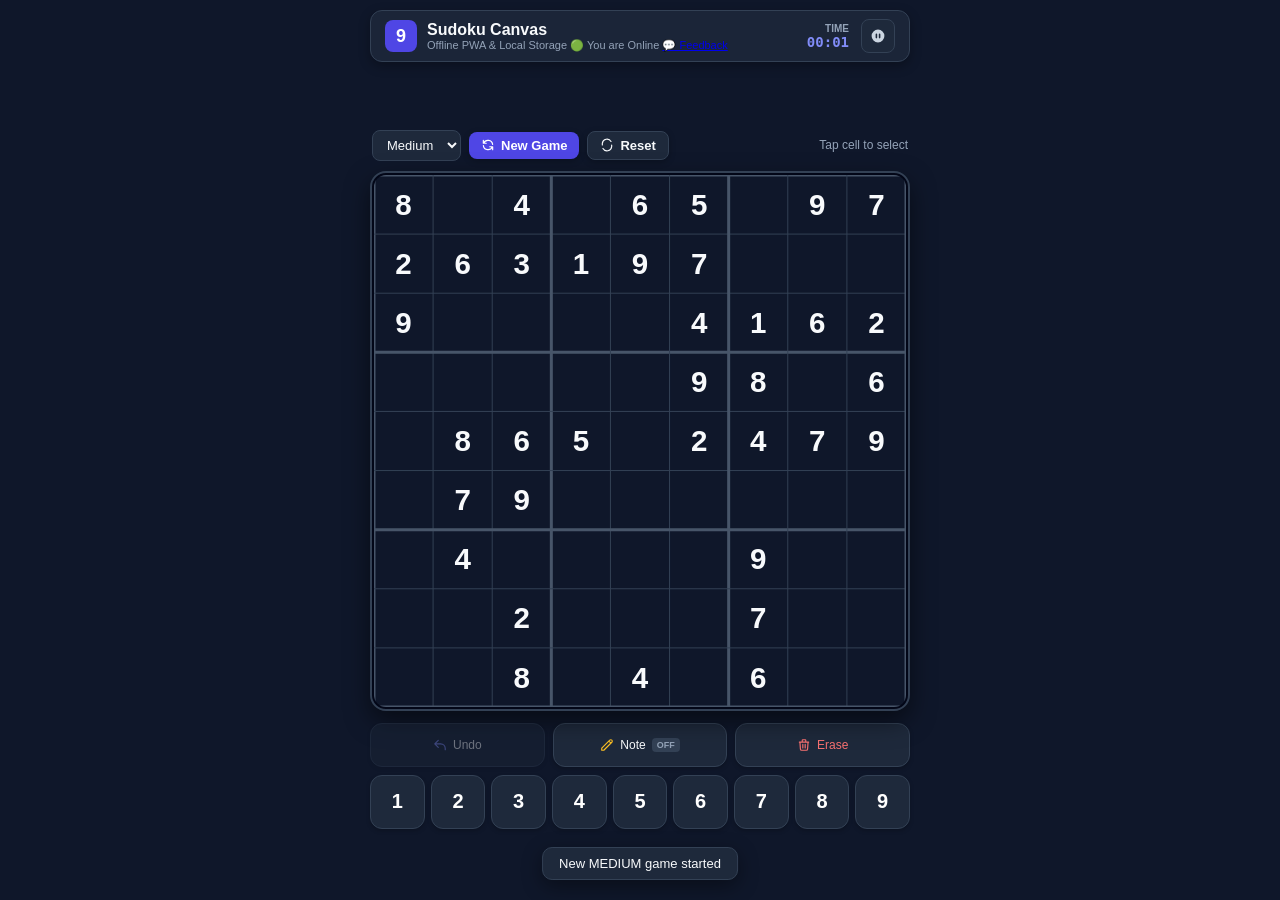
==== commit c2c94392: "Format document and add feature request link" ====
--- a/index.html
+++ b/index.html
@@ -1,5 +1,6 @@
 <!DOCTYPE html>
 <html lang="en">
+
 <head>
   <meta charset="UTF-8" />
   <meta name="viewport" content="width=device-width, initial-scale=1.0" />
@@ -33,7 +34,8 @@
       padding: 0;
     }
 
-    html, body {
+    html,
+    body {
       height: 100%;
       background-color: var(--bg-main);
       color: var(--text-main);
@@ -63,7 +65,7 @@
       backdrop-filter: blur(8px);
       border: 1px solid var(--border-color);
       border-radius: 12px;
-      box-shadow: 0 4px 12px rgba(0,0,0,0.3);
+      box-shadow: 0 4px 12px rgba(0, 0, 0, 0.3);
       margin-bottom: 6px;
     }
 
@@ -192,8 +194,9 @@
       padding: 6px 12px;
       border-radius: 8px;
       gap: 6px;
-      box-shadow: 0 2px 6px rgba(0,0,0,0.25);
-    }
+      box-shadow: 0 2px 6px rgba(0, 0, 0, 0.25);
+    }
+
     .btn-primary:hover {
       background: var(--primary-hover);
     }
@@ -207,8 +210,9 @@
       padding: 6px 12px;
       border-radius: 8px;
       gap: 6px;
-      box-shadow: 0 2px 6px rgba(0,0,0,0.25);
-    }
+      box-shadow: 0 2px 6px rgba(0, 0, 0, 0.25);
+    }
+
     .btn-secondary:hover {
       background: var(--bg-input-hover);
     }
@@ -220,6 +224,7 @@
       border-radius: 8px;
       border: 1px solid var(--border-color);
     }
+
     .btn-icon:hover {
       background: var(--bg-input-hover);
       color: #ffffff;
@@ -235,13 +240,21 @@
       gap: 5px;
       animation: pulse 2s infinite;
     }
+
     .btn-install:hover {
       background: var(--emerald-hover);
     }
 
     @keyframes pulse {
-      0%, 100% { opacity: 1; }
-      50% { opacity: 0.75; }
+
+      0%,
+      100% {
+        opacity: 1;
+      }
+
+      50% {
+        opacity: 0.75;
+      }
     }
 
     .canvas-container {
@@ -251,7 +264,7 @@
       background: #020617;
       border-radius: 16px;
       border: 2px solid var(--border-color);
-      box-shadow: 0 10px 25px rgba(0,0,0,0.5);
+      box-shadow: 0 10px 25px rgba(0, 0, 0, 0.5);
       padding: 4px;
       display: flex;
       align-items: center;
@@ -290,11 +303,13 @@
       font-weight: 500;
       border-radius: 12px;
       gap: 6px;
-      box-shadow: 0 2px 4px rgba(0,0,0,0.2);
-    }
+      box-shadow: 0 2px 4px rgba(0, 0, 0, 0.2);
+    }
+
     .action-btn:hover:not(:disabled) {
       background: var(--bg-input-hover);
     }
+
     .action-btn:disabled {
       opacity: 0.4;
       cursor: not-allowed;
@@ -314,8 +329,9 @@
       background: var(--border-color);
       color: var(--text-muted);
     }
+
     .badge-note.active {
-      background: rgba(255,255,255,0.25);
+      background: rgba(255, 255, 255, 0.25);
       color: #ffffff;
     }
 
@@ -333,11 +349,13 @@
       font-size: 18px;
       font-weight: 700;
       border-radius: 12px;
-      box-shadow: 0 2px 4px rgba(0,0,0,0.2);
-    }
+      box-shadow: 0 2px 4px rgba(0, 0, 0, 0.2);
+    }
+
     .num-btn:hover {
       background: var(--bg-input-hover);
     }
+
     .num-btn:active {
       background: var(--primary);
       transform: scale(0.95);
@@ -386,7 +404,7 @@
       padding: 8px 16px;
       border-radius: 10px;
       font-size: 13px;
-      box-shadow: 0 6px 20px rgba(0,0,0,0.4);
+      box-shadow: 0 6px 20px rgba(0, 0, 0, 0.4);
       opacity: 0;
       pointer-events: none;
       transition: opacity 0.3s ease;
@@ -404,8 +422,13 @@
     svg {
       flex-shrink: 0;
     }
+    .feedback-link{
+      color: white;
+      text-decoration: none;
+    }
   </style>
 </head>
+
 <body>
 
   <!-- Header section -->
@@ -414,13 +437,19 @@
       <div class="brand-icon">9</div>
       <div>
         <h1 class="brand-title">Sudoku Canvas</h1>
-        <p class="brand-sub">Offline PWA & Local Storage <span id="status">Checking connection status...</span></p>
+        <p class="brand-sub">Offline PWA & Local Storage <span id="status">Checking connection status...</span>         <!-- GitHub Feature Request Button -->
+        <a href="https://github.com/prikeshsavla/sudoku/issues/new?title=[Feature%20Request]:%20&amp;labels=enhancement" target="_blank" rel="noopener noreferrer" aria-label="Request a feature on GitHub">
+          <span>💬 Feedback</span>
+        </a></p>
       </div>
     </div>
 
     <div class="header-right">
       <button id="installAppBtn" class="btn-install hidden" title="Install App">
-        <svg width="14" height="14" fill="none" stroke="currentColor" viewBox="0 0 24 24"><path stroke-linecap="round" stroke-linejoin="round" stroke-width="2" d="M4 16v1a3 3 0 003 3h10a3 3 0 003-3v-1m-4-4l-4 4m0 0l-4-4m4 4V4"/></svg>
+        <svg width="14" height="14" fill="none" stroke="currentColor" viewBox="0 0 24 24">
+          <path stroke-linecap="round" stroke-linejoin="round" stroke-width="2"
+            d="M4 16v1a3 3 0 003 3h10a3 3 0 003-3v-1m-4-4l-4 4m0 0l-4-4m4 4V4" />
+        </svg>
         <span>Install</span>
       </button>
 
@@ -430,7 +459,11 @@
       </div>
 
       <button id="pauseBtn" class="btn-icon" title="Pause Game">
-        <svg width="16" height="16" fill="currentColor" viewBox="0 0 20 20"><path fill-rule="evenodd" d="M18 10a8 8 0 11-16 0 8 8 0 0116 0zM7 8a1 1 0 012 0v4a1 1 0 11-2 0V8zm5-1a1 1 0 00-1 1v4a1 1 0 102 0V8a1 1 0 00-1-1z" clip-rule="evenodd"/></svg>
+        <svg width="16" height="16" fill="currentColor" viewBox="0 0 20 20">
+          <path fill-rule="evenodd"
+            d="M18 10a8 8 0 11-16 0 8 8 0 0116 0zM7 8a1 1 0 012 0v4a1 1 0 11-2 0V8zm5-1a1 1 0 00-1 1v4a1 1 0 102 0V8a1 1 0 00-1-1z"
+            clip-rule="evenodd" />
+        </svg>
       </button>
     </div>
   </header>
@@ -448,12 +481,18 @@
         </select>
 
         <button id="newGameBtn" class="btn-primary">
-          <svg width="14" height="14" fill="none" stroke="currentColor" viewBox="0 0 24 24"><path stroke-linecap="round" stroke-linejoin="round" stroke-width="2" d="M4 4v5h.582m15.356 2A8.001 8.001 0 004.582 9m0 0H9m11 11v-5h-.581m0 0a8.003 8.003 0 01-15.357-2m15.357 2H15"/></svg>
+          <svg width="14" height="14" fill="none" stroke="currentColor" viewBox="0 0 24 24">
+            <path stroke-linecap="round" stroke-linejoin="round" stroke-width="2"
+              d="M4 4v5h.582m15.356 2A8.001 8.001 0 004.582 9m0 0H9m11 11v-5h-.581m0 0a8.003 8.003 0 01-15.357-2m15.357 2H15" />
+          </svg>
           New Game
         </button>
 
         <button id="resetBtn" class="btn-secondary" title="Reset puzzle to initial state">
-          <svg width="14" height="14" fill="none" stroke="currentColor" viewBox="0 0 24 24"><path stroke-linecap="round" stroke-linejoin="round" stroke-width="2" d="M4 12v-3a8 8 0 0114.9-3M20 12v3a8 8 0 01-14.9 3"/></svg>
+          <svg width="14" height="14" fill="none" stroke="currentColor" viewBox="0 0 24 24">
+            <path stroke-linecap="round" stroke-linejoin="round" stroke-width="2"
+              d="M4 12v-3a8 8 0 0114.9-3M20 12v3a8 8 0 01-14.9 3" />
+          </svg>
           Reset
         </button>
       </div>
@@ -466,10 +505,14 @@
     <!-- Canvas Container -->
     <div id="canvasContainer" class="canvas-container">
       <canvas id="sudokuCanvas"></canvas>
-      
+
       <!-- Pause Overlay -->
       <div id="pauseOverlay" class="overlay hidden">
-        <svg width="48" height="48" fill="#818cf8" viewBox="0 0 20 20"><path fill-rule="evenodd" d="M18 10a8 8 0 11-16 0 8 8 0 0116 0zM7 8a1 1 0 012 0v4a1 1 0 11-2 0V8zm5-1a1 1 0 00-1 1v4a1 1 0 102 0V8a1 1 0 00-1-1z" clip-rule="evenodd"/></svg>
+        <svg width="48" height="48" fill="#818cf8" viewBox="0 0 20 20">
+          <path fill-rule="evenodd"
+            d="M18 10a8 8 0 11-16 0 8 8 0 0116 0zM7 8a1 1 0 012 0v4a1 1 0 11-2 0V8zm5-1a1 1 0 00-1 1v4a1 1 0 102 0V8a1 1 0 00-1-1z"
+            clip-rule="evenodd" />
+        </svg>
         <p style="font-size: 18px; font-weight: 700; color: #fff;">Game Paused</p>
         <button id="resumeBtn" class="btn-primary" style="padding: 8px 20px;">Resume</button>
       </div>
@@ -477,11 +520,16 @@
       <!-- Victory Overlay -->
       <div id="victoryOverlay" class="overlay hidden">
         <div class="victory-badge">
-          <svg width="32" height="32" fill="currentColor" viewBox="0 0 20 20"><path fill-rule="evenodd" d="M10 2a1 1 0 011 1v1.323l1.954.682a2 2 0 011.233 2.502l-.68 2.04 1.706 1.138a2 2 0 01.787 2.68l-1 1.732a2 2 0 01-2.417.848L11 15.323V17a1 1 0 01-2 0v-1.677l-1.583.625a2 2 0 01-2.417-.848l-1-1.732a2 2 0 01.787-2.68l1.706-1.138-.68-2.04a2 2 0 011.233-2.502L8 4.323V3a1 1 0 011-1z" clip-rule="evenodd"/></svg>
+          <svg width="32" height="32" fill="currentColor" viewBox="0 0 20 20">
+            <path fill-rule="evenodd"
+              d="M10 2a1 1 0 011 1v1.323l1.954.682a2 2 0 011.233 2.502l-.68 2.04 1.706 1.138a2 2 0 01.787 2.68l-1 1.732a2 2 0 01-2.417.848L11 15.323V17a1 1 0 01-2 0v-1.677l-1.583.625a2 2 0 01-2.417-.848l-1-1.732a2 2 0 01.787-2.68l1.706-1.138-.68-2.04a2 2 0 011.233-2.502L8 4.323V3a1 1 0 011-1z"
+              clip-rule="evenodd" />
+          </svg>
         </div>
         <h2 style="font-size: 22px; font-weight: 700; color: #fff;">Puzzle Solved!</h2>
         <p id="victoryTime" style="font-size: 14px; color: var(--text-muted);">Your time: 00:00</p>
-        <button id="victoryNewGameBtn" class="btn-primary" style="background: var(--emerald); padding: 10px 24px; margin-top: 6px;">Play Again</button>
+        <button id="victoryNewGameBtn" class="btn-primary"
+          style="background: var(--emerald); padding: 10px 24px; margin-top: 6px;">Play Again</button>
       </div>
     </div>
 
@@ -489,18 +537,27 @@
     <div class="controls-group">
       <div class="action-grid">
         <button id="undoBtn" class="action-btn" title="Undo Move (Ctrl+Z)">
-          <svg width="14" height="14" fill="none" stroke="#818cf8" viewBox="0 0 24 24"><path stroke-linecap="round" stroke-linejoin="round" stroke-width="2" d="M3 10h10a8 8 0 018 8v2M3 10l6 6m-6-6l6-6"/></svg>
+          <svg width="14" height="14" fill="none" stroke="#818cf8" viewBox="0 0 24 24">
+            <path stroke-linecap="round" stroke-linejoin="round" stroke-width="2"
+              d="M3 10h10a8 8 0 018 8v2M3 10l6 6m-6-6l6-6" />
+          </svg>
           <span>Undo</span>
         </button>
 
         <button id="noteToggleBtn" class="action-btn" title="Toggle Note Mode (N)">
-          <svg width="14" height="14" fill="none" stroke="#fbbf24" viewBox="0 0 24 24"><path stroke-linecap="round" stroke-linejoin="round" stroke-width="2" d="M15.232 5.232l3.536 3.536m-2.036-5.036a2.5 2.5 0 113.536 3.536L6.5 21.036H3v-3.572L16.732 3.732z"/></svg>
+          <svg width="14" height="14" fill="none" stroke="#fbbf24" viewBox="0 0 24 24">
+            <path stroke-linecap="round" stroke-linejoin="round" stroke-width="2"
+              d="M15.232 5.232l3.536 3.536m-2.036-5.036a2.5 2.5 0 113.536 3.536L6.5 21.036H3v-3.572L16.732 3.732z" />
+          </svg>
           <span>Note</span>
           <span id="noteStatusText" class="badge-note">OFF</span>
         </button>
 
         <button id="eraseBtn" class="action-btn" style="color: #f87171;" title="Erase Cell">
-          <svg width="14" height="14" fill="none" stroke="#f87171" viewBox="0 0 24 24"><path stroke-linecap="round" stroke-linejoin="round" stroke-width="2" d="M19 7l-.867 12.142A2 2 0 0116.138 21H7.862a2 2 0 01-1.995-1.858L5 7m5 4v6m4-6v6m1-10V4a1 1 0 00-1-1h-4a1 1 0 00-1 1v3M4 7h16"/></svg>
+          <svg width="14" height="14" fill="none" stroke="#f87171" viewBox="0 0 24 24">
+            <path stroke-linecap="round" stroke-linejoin="round" stroke-width="2"
+              d="M19 7l-.867 12.142A2 2 0 0116.138 21H7.862a2 2 0 01-1.995-1.858L5 7m5 4v6m4-6v6m1-10V4a1 1 0 00-1-1h-4a1 1 0 00-1 1v3M4 7h16" />
+          </svg>
           <span>Erase</span>
         </button>
       </div>
@@ -531,10 +588,10 @@
       background_color: "#0f172a",
       theme_color: "#0f172a",
       icons: [
-        { src: "https://placehold.co/192x192/0f172a/6366f1?text=Sudoku", sizes: "192x192", type: "image/png" },
-        { src: "https://placehold.co/512x512/0f172a/6366f1?text=Sudoku", sizes: "512x512", type: "image/png" }
+        {src: "https://placehold.co/192x192/0f172a/6366f1?text=Sudoku", sizes: "192x192", type: "image/png"},
+        {src: "https://placehold.co/512x512/0f172a/6366f1?text=Sudoku", sizes: "512x512", type: "image/png"}
       ]
-    })], { type: 'application/json' });
+    })], {type: 'application/json'});
     const manifestUrl = URL.createObjectURL(manifestBlob);
     const manifestLink = document.createElement('link');
     manifestLink.rel = 'manifest';
@@ -568,7 +625,7 @@
           );
         });
       `;
-      const swBlob = new Blob([swCode], { type: 'text/javascript' });
+      const swBlob = new Blob([swCode], {type: 'text/javascript'});
       navigator.serviceWorker.register(URL.createObjectURL(swBlob)).catch(err => console.log('SW Error:', err));
     }
 
@@ -577,13 +634,13 @@
         this.canvas = document.getElementById('sudokuCanvas');
         this.ctx = this.canvas.getContext('2d');
         this.gridSize = 9;
-        
+
         this.initialBoard = Array(9).fill(null).map(() => Array(9).fill(0));
         this.currentBoard = Array(9).fill(null).map(() => Array(9).fill(0));
         this.solution = Array(9).fill(null).map(() => Array(9).fill(0));
         this.notes = Array(9).fill(null).map(() => Array(9).fill(null).map(() => new Set()));
         this.conflicts = Array(9).fill(null).map(() => Array(9).fill(false));
-        
+
         this.selectedCell = null;
         this.isNoteMode = false;
         this.undoStack = [];
@@ -639,7 +696,7 @@
           const raw = localStorage.getItem(this.STORAGE_KEY);
           if (!raw) return false;
           const data = JSON.parse(raw);
-          
+
           if (!data || !data.currentBoard || !data.initialBoard) return false;
 
           this.initialBoard = data.initialBoard;
@@ -648,7 +705,7 @@
           this.notes = data.notes.map(row => row.map(arr => new Set(arr)));
           this.secondsElapsed = data.secondsElapsed || 0;
           this.isVictory = data.isVictory || false;
-          
+
           if (data.difficulty) {
             document.getElementById('difficultySelect').value = data.difficulty;
           }
@@ -695,13 +752,13 @@
         this.isVictory = false;
         document.getElementById('victoryOverlay').classList.add('hidden');
         document.getElementById('pauseOverlay').classList.add('hidden');
-        
+
         this.solution = Array(9).fill(null).map(() => Array(9).fill(0));
         this.fillBoard(this.solution);
 
         this.initialBoard = this.solution.map(row => [...row]);
-        
-        const removeCount = { easy: 35, medium: 45, hard: 52, expert: 58 }[difficulty] || 45;
+
+        const removeCount = {easy: 35, medium: 45, hard: 52, expert: 58}[difficulty] || 45;
 
         let removed = 0;
         while (removed < removeCount) {
@@ -785,7 +842,7 @@
 
       handleCellInput(num) {
         if (!this.selectedCell || this.isVictory || this.isPaused) return;
-        const { row, col } = this.selectedCell;
+        const {row, col} = this.selectedCell;
 
         if (this.initialBoard[row][col] !== 0) {
           this.showToast("Cannot modify fixed numbers");
@@ -818,7 +875,7 @@
         const newVal = this.currentBoard[row][col];
 
         if (prevVal !== newVal || [...prevNotes].join(',') !== [...newNotes].join(',')) {
-          this.undoStack.push({ row, col, prevVal, newVal, prevNotes, newNotes });
+          this.undoStack.push({row, col, prevVal, newVal, prevNotes, newNotes});
           this.updateUndoButton();
         }
 
@@ -847,12 +904,12 @@
         if (this.undoStack.length === 0 || this.isVictory || this.isPaused) return;
 
         const action = this.undoStack.pop();
-        const { row, col, prevVal, prevNotes } = action;
+        const {row, col, prevVal, prevNotes} = action;
 
         this.currentBoard[row][col] = prevVal;
         this.notes[row][col] = new Set(prevNotes);
 
-        this.selectedCell = { row, col };
+        this.selectedCell = {row, col};
         this.updateConflicts();
         this.updateUndoButton();
         this.saveGameState();
@@ -881,8 +938,8 @@
             let bgColor = '#0f172a';
 
             if (this.selectedCell) {
-              const { row: selR, col: selC } = this.selectedCell;
-              const sameBox = Math.floor(r/3) === Math.floor(selR/3) && Math.floor(c/3) === Math.floor(selC/3);
+              const {row: selR, col: selC} = this.selectedCell;
+              const sameBox = Math.floor(r / 3) === Math.floor(selR / 3) && Math.floor(c / 3) === Math.floor(selC / 3);
               if (r === selR || c === selC || sameBox) {
                 bgColor = '#1e293b';
               }
@@ -994,13 +1051,13 @@
           const row = Math.floor(y / (rect.height / 9));
 
           if (row >= 0 && row < 9 && col >= 0 && col < 9) {
-            this.selectedCell = { row, col };
+            this.selectedCell = {row, col};
             this.render();
           }
         };
 
         this.canvas.addEventListener('mousedown', handleCanvasPointer);
-        this.canvas.addEventListener('touchstart', handleCanvasPointer, { passive: false });
+        this.canvas.addEventListener('touchstart', handleCanvasPointer, {passive: false});
 
         document.querySelectorAll('.num-btn').forEach(btn => {
           btn.addEventListener('click', () => {
@@ -1011,13 +1068,13 @@
 
         document.getElementById('eraseBtn').addEventListener('click', () => this.handleCellInput(0));
         document.getElementById('undoBtn').addEventListener('click', () => this.undo());
-        
+
         const noteBtn = document.getElementById('noteToggleBtn');
         const noteStatus = document.getElementById('noteStatusText');
         noteBtn.addEventListener('click', () => {
           this.isNoteMode = !this.isNoteMode;
           noteStatus.textContent = this.isNoteMode ? 'ON' : 'OFF';
-          
+
           if (this.isNoteMode) {
             noteBtn.classList.add('active-note');
             noteStatus.className = 'badge-note active';
@@ -1042,12 +1099,12 @@
             e.preventDefault();
             this.undo();
           } else if (this.selectedCell) {
-            let { row, col } = this.selectedCell;
+            let {row, col} = this.selectedCell;
             if (e.key === 'ArrowUp') row = Math.max(0, row - 1);
             if (e.key === 'ArrowDown') row = Math.min(8, row + 1);
             if (e.key === 'ArrowLeft') col = Math.max(0, col - 1);
             if (e.key === 'ArrowRight') col = Math.min(8, col + 1);
-            this.selectedCell = { row, col };
+            this.selectedCell = {row, col};
             this.render();
           }
         });
@@ -1128,7 +1185,7 @@
     installAppBtn.addEventListener('click', async () => {
       if (deferredPrompt) {
         deferredPrompt.prompt();
-        const { outcome } = await deferredPrompt.userChoice;
+        const {outcome} = await deferredPrompt.userChoice;
         if (outcome === 'accepted') {
           installAppBtn.classList.add('hidden');
         }
@@ -1141,4 +1198,5 @@
     });
   </script>
 </body>
+
 </html>
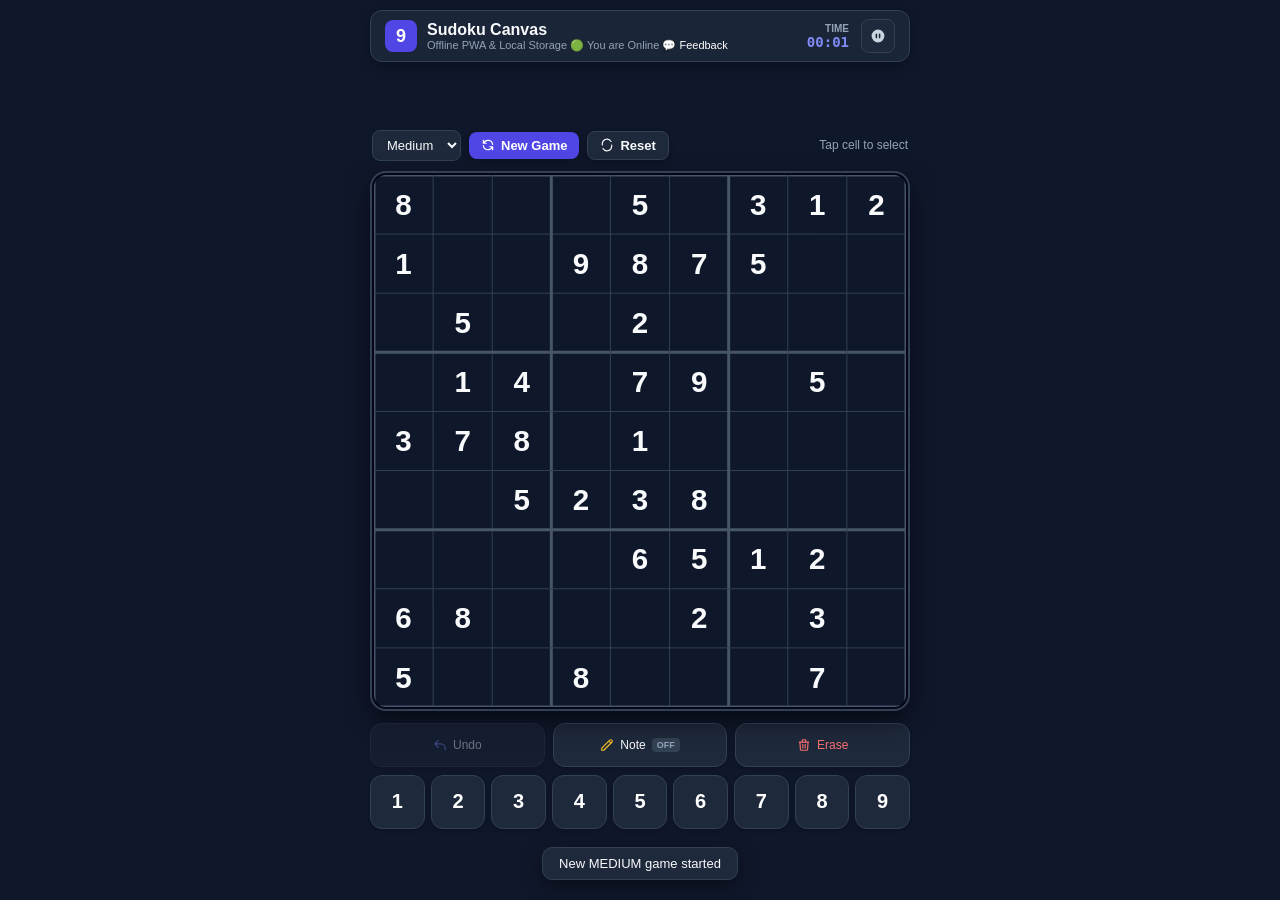
==== commit f515fd7e: "Add feedback-link class" ====
--- a/index.html
+++ b/index.html
@@ -438,7 +438,7 @@
       <div>
         <h1 class="brand-title">Sudoku Canvas</h1>
         <p class="brand-sub">Offline PWA & Local Storage <span id="status">Checking connection status...</span>         <!-- GitHub Feature Request Button -->
-        <a href="https://github.com/prikeshsavla/sudoku/issues/new?title=[Feature%20Request]:%20&amp;labels=enhancement" target="_blank" rel="noopener noreferrer" aria-label="Request a feature on GitHub">
+        <a class="feedback-link" href="https://github.com/prikeshsavla/sudoku/issues/new?title=[Feature%20Request]:%20&amp;labels=enhancement" target="_blank" rel="noopener noreferrer" aria-label="Request a feature on GitHub">
           <span>💬 Feedback</span>
         </a></p>
       </div>
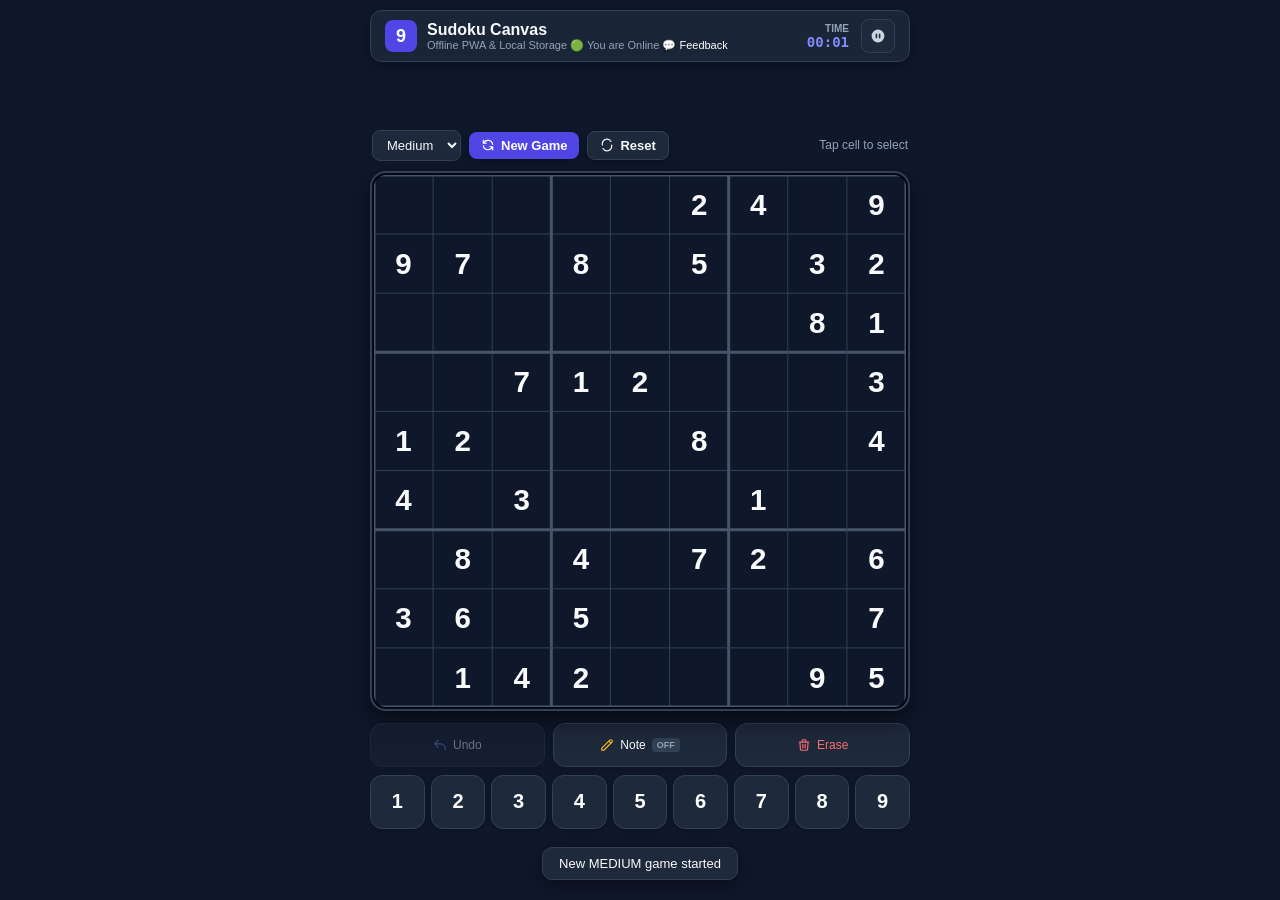
==== commit de4ba240: "Refactor: Modularize project code into separate HTML, CSS, and JS files, and clean up SW registratio" ====
--- a/index.html
+++ b/index.html
@@ -10,423 +10,7 @@
   <meta name="apple-mobile-web-app-status-bar-style" content="black-translucent" />
   <meta name="apple-mobile-web-app-title" content="Sudoku Canvas" />
   <title>Canvas Sudoku</title>
-  <style>
-    :root {
-      --bg-main: #0f172a;
-      --bg-card: rgba(30, 41, 59, 0.85);
-      --bg-input: #1e293b;
-      --bg-input-hover: #334155;
-      --border-color: #334155;
-      --border-highlight: #475569;
-      --primary: #4f46e5;
-      --primary-hover: #4338ca;
-      --primary-light: #818cf8;
-      --emerald: #059669;
-      --emerald-hover: #047857;
-      --rose: #e11d48;
-      --text-main: #f8fafc;
-      --text-muted: #94a3b8;
-    }
-
-    * {
-      box-sizing: border-box;
-      margin: 0;
-      padding: 0;
-    }
-
-    html,
-    body {
-      height: 100%;
-      background-color: var(--bg-main);
-      color: var(--text-main);
-      font-family: 'Inter', -apple-system, BlinkMacSystemFont, "Segoe UI", Roboto, sans-serif;
-      touch-action: manipulation;
-      overflow-x: hidden;
-    }
-
-    body {
-      display: flex;
-      flex-direction: column;
-      align-items: center;
-      justify-content: space-between;
-      padding: 10px;
-      user-select: none;
-      -webkit-user-select: none;
-    }
-
-    header {
-      width: 100%;
-      max-width: 540px;
-      display: flex;
-      align-items: center;
-      justify-content: space-between;
-      padding: 8px 14px;
-      background: var(--bg-card);
-      backdrop-filter: blur(8px);
-      border: 1px solid var(--border-color);
-      border-radius: 12px;
-      box-shadow: 0 4px 12px rgba(0, 0, 0, 0.3);
-      margin-bottom: 6px;
-    }
-
-    .brand {
-      display: flex;
-      align-items: center;
-      gap: 10px;
-    }
-
-    .brand-icon {
-      width: 32px;
-      height: 32px;
-      background: var(--primary);
-      border-radius: 8px;
-      color: #ffffff;
-      font-weight: 700;
-      font-size: 18px;
-      display: flex;
-      align-items: center;
-      justify-content: center;
-    }
-
-    .brand-title {
-      font-size: 16px;
-      font-weight: 700;
-      line-height: 1.2;
-    }
-
-    .brand-sub {
-      font-size: 11px;
-      color: var(--text-muted);
-    }
-
-    .header-right {
-      display: flex;
-      align-items: center;
-      gap: 12px;
-    }
-
-    .timer-block {
-      text-align: right;
-    }
-
-    .timer-label {
-      font-size: 10px;
-      color: var(--text-muted);
-      font-weight: 600;
-    }
-
-    .timer-val {
-      font-family: monospace;
-      font-size: 14px;
-      font-weight: 700;
-      color: var(--primary-light);
-    }
-
-    main {
-      width: 100%;
-      max-width: 540px;
-      display: flex;
-      flex-direction: column;
-      align-items: center;
-      gap: 10px;
-      margin: auto 0;
-    }
-
-    .toolbar {
-      width: 100%;
-      display: flex;
-      align-items: center;
-      justify-content: space-between;
-      gap: 8px;
-      padding: 0 2px;
-    }
-
-    .toolbar-left {
-      display: flex;
-      align-items: center;
-      gap: 8px;
-    }
-
-    .toolbar-hint {
-      font-size: 12px;
-      color: var(--text-muted);
-      font-weight: 500;
-    }
-
-    @media (max-width: 480px) {
-      .toolbar-hint {
-        display: none;
-      }
-    }
-
-    select {
-      background: var(--bg-input);
-      border: 1px solid var(--border-color);
-      color: var(--text-main);
-      font-size: 13px;
-      font-weight: 500;
-      border-radius: 8px;
-      padding: 6px 10px;
-      outline: none;
-      cursor: pointer;
-    }
-
-    select:focus {
-      border-color: var(--primary-light);
-    }
-
-    button {
-      font-family: inherit;
-      cursor: pointer;
-      border: none;
-      outline: none;
-      transition: all 0.15s ease-in-out;
-      display: flex;
-      align-items: center;
-      justify-content: center;
-    }
-
-    .btn-primary {
-      background: var(--primary);
-      color: #ffffff;
-      font-size: 13px;
-      font-weight: 600;
-      padding: 6px 12px;
-      border-radius: 8px;
-      gap: 6px;
-      box-shadow: 0 2px 6px rgba(0, 0, 0, 0.25);
-    }
-
-    .btn-primary:hover {
-      background: var(--primary-hover);
-    }
-
-    .btn-secondary {
-      background: var(--bg-input);
-      color: var(--text-main);
-      border: 1px solid var(--border-color);
-      font-size: 13px;
-      font-weight: 600;
-      padding: 6px 12px;
-      border-radius: 8px;
-      gap: 6px;
-      box-shadow: 0 2px 6px rgba(0, 0, 0, 0.25);
-    }
-
-    .btn-secondary:hover {
-      background: var(--bg-input-hover);
-    }
-
-    .btn-icon {
-      padding: 8px;
-      background: var(--bg-input);
-      color: #cbd5e1;
-      border-radius: 8px;
-      border: 1px solid var(--border-color);
-    }
-
-    .btn-icon:hover {
-      background: var(--bg-input-hover);
-      color: #ffffff;
-    }
-
-    .btn-install {
-      background: var(--emerald);
-      color: #ffffff;
-      font-size: 11px;
-      font-weight: 600;
-      padding: 5px 9px;
-      border-radius: 8px;
-      gap: 5px;
-      animation: pulse 2s infinite;
-    }
-
-    .btn-install:hover {
-      background: var(--emerald-hover);
-    }
-
-    @keyframes pulse {
-
-      0%,
-      100% {
-        opacity: 1;
-      }
-
-      50% {
-        opacity: 0.75;
-      }
-    }
-
-    .canvas-container {
-      width: 100%;
-      position: relative;
-      aspect-ratio: 1 / 1;
-      background: #020617;
-      border-radius: 16px;
-      border: 2px solid var(--border-color);
-      box-shadow: 0 10px 25px rgba(0, 0, 0, 0.5);
-      padding: 4px;
-      display: flex;
-      align-items: center;
-      justify-content: center;
-      overflow: hidden;
-    }
-
-    canvas {
-      width: 100%;
-      height: 100%;
-      border-radius: 12px;
-      cursor: pointer;
-      touch-action: none;
-    }
-
-    .controls-group {
-      width: 100%;
-      display: flex;
-      flex-direction: column;
-      gap: 8px;
-      margin-top: 2px;
-    }
-
-    .action-grid {
-      display: grid;
-      grid-template-columns: repeat(3, 1fr);
-      gap: 8px;
-    }
-
-    .action-btn {
-      height: 44px;
-      background: var(--bg-input);
-      border: 1px solid var(--border-color);
-      color: var(--text-main);
-      font-size: 12px;
-      font-weight: 500;
-      border-radius: 12px;
-      gap: 6px;
-      box-shadow: 0 2px 4px rgba(0, 0, 0, 0.2);
-    }
-
-    .action-btn:hover:not(:disabled) {
-      background: var(--bg-input-hover);
-    }
-
-    .action-btn:disabled {
-      opacity: 0.4;
-      cursor: not-allowed;
-    }
-
-    .action-btn.active-note {
-      background: var(--primary);
-      border-color: var(--primary-light);
-      color: #ffffff;
-    }
-
-    .badge-note {
-      font-size: 9px;
-      font-weight: 700;
-      padding: 2px 5px;
-      border-radius: 4px;
-      background: var(--border-color);
-      color: var(--text-muted);
-    }
-
-    .badge-note.active {
-      background: rgba(255, 255, 255, 0.25);
-      color: #ffffff;
-    }
-
-    .numpad-grid {
-      display: grid;
-      grid-template-columns: repeat(9, 1fr);
-      gap: 6px;
-    }
-
-    .num-btn {
-      height: 48px;
-      background: var(--bg-input);
-      border: 1px solid var(--border-color);
-      color: #ffffff;
-      font-size: 18px;
-      font-weight: 700;
-      border-radius: 12px;
-      box-shadow: 0 2px 4px rgba(0, 0, 0, 0.2);
-    }
-
-    .num-btn:hover {
-      background: var(--bg-input-hover);
-    }
-
-    .num-btn:active {
-      background: var(--primary);
-      transform: scale(0.95);
-    }
-
-    @media (min-width: 640px) {
-      .num-btn {
-        height: 54px;
-        font-size: 20px;
-      }
-    }
-
-    .overlay {
-      position: absolute;
-      inset: 0;
-      background: rgba(2, 6, 23, 0.92);
-      backdrop-filter: blur(6px);
-      display: flex;
-      flex-direction: column;
-      align-items: center;
-      justify-content: center;
-      gap: 12px;
-      z-index: 20;
-    }
-
-    .victory-badge {
-      width: 60px;
-      height: 60px;
-      background: rgba(16, 185, 129, 0.15);
-      border: 1px solid rgba(16, 185, 129, 0.4);
-      color: #10b981;
-      border-radius: 50%;
-      display: flex;
-      align-items: center;
-      justify-content: center;
-    }
-
-    .toast {
-      position: fixed;
-      bottom: 20px;
-      left: 50%;
-      transform: translateX(-50%);
-      background: var(--bg-input);
-      color: var(--text-main);
-      border: 1px solid var(--border-color);
-      padding: 8px 16px;
-      border-radius: 10px;
-      font-size: 13px;
-      box-shadow: 0 6px 20px rgba(0, 0, 0, 0.4);
-      opacity: 0;
-      pointer-events: none;
-      transition: opacity 0.3s ease;
-      z-index: 30;
-    }
-
-    .toast.show {
-      opacity: 1;
-    }
-
-    .hidden {
-      display: none !important;
-    }
-
-    svg {
-      flex-shrink: 0;
-    }
-    .feedback-link{
-      color: white;
-      text-decoration: none;
-    }
-  </style>
+  <link rel="stylesheet" href="./style.css" />
 </head>
 
 <body>
@@ -577,626 +161,9 @@
   </main>
 
   <div id="toast" class="toast">Notification</div>
-  <!-- Register the Service Worker -->
+  <!-- Game logic and app script files -->
+  <script src="./sudoku.js"></script>
   <script src="./app.js"></script>
-  <script>
-    const manifestBlob = new Blob([JSON.stringify({
-      name: "Sudoku Canvas Game",
-      short_name: "Sudoku",
-      start_url: "./",
-      display: "standalone",
-      background_color: "#0f172a",
-      theme_color: "#0f172a",
-      icons: [
-        {src: "https://placehold.co/192x192/0f172a/6366f1?text=Sudoku", sizes: "192x192", type: "image/png"},
-        {src: "https://placehold.co/512x512/0f172a/6366f1?text=Sudoku", sizes: "512x512", type: "image/png"}
-      ]
-    })], {type: 'application/json'});
-    const manifestUrl = URL.createObjectURL(manifestBlob);
-    const manifestLink = document.createElement('link');
-    manifestLink.rel = 'manifest';
-    manifestLink.href = manifestUrl;
-    document.head.appendChild(manifestLink);
-
-    if ('serviceWorker' in navigator) {
-      const swCode = `
-        const CACHE_NAME = 'sudoku-pwa-offline-v3';
-        self.addEventListener('install', (e) => self.skipWaiting());
-        self.addEventListener('activate', (e) => {
-          e.waitUntil(
-            caches.keys().then((keys) =>
-              Promise.all(keys.map((k) => k !== CACHE_NAME && caches.delete(k)))
-            ).then(() => self.clients.claim())
-          );
-        });
-        self.addEventListener('fetch', (e) => {
-          if (e.request.method !== 'GET') return;
-          e.respondWith(
-            caches.match(e.request).then((cached) => {
-              if (cached) return cached;
-              return fetch(e.request).then((response) => {
-                if (response && (response.status === 200 || response.type === 'opaque')) {
-                  const copy = response.clone();
-                  caches.open(CACHE_NAME).then((cache) => cache.put(e.request, copy));
-                }
-                return response;
-              }).catch(() => caches.match('./') || caches.match(e.request));
-            })
-          );
-        });
-      `;
-      const swBlob = new Blob([swCode], {type: 'text/javascript'});
-      navigator.serviceWorker.register(URL.createObjectURL(swBlob)).catch(err => console.log('SW Error:', err));
-    }
-
-    class SudokuCanvasGame {
-      constructor() {
-        this.canvas = document.getElementById('sudokuCanvas');
-        this.ctx = this.canvas.getContext('2d');
-        this.gridSize = 9;
-
-        this.initialBoard = Array(9).fill(null).map(() => Array(9).fill(0));
-        this.currentBoard = Array(9).fill(null).map(() => Array(9).fill(0));
-        this.solution = Array(9).fill(null).map(() => Array(9).fill(0));
-        this.notes = Array(9).fill(null).map(() => Array(9).fill(null).map(() => new Set()));
-        this.conflicts = Array(9).fill(null).map(() => Array(9).fill(false));
-
-        this.selectedCell = null;
-        this.isNoteMode = false;
-        this.undoStack = [];
-        this.isPaused = false;
-        this.isVictory = false;
-
-        this.secondsElapsed = 0;
-        this.timerInterval = null;
-        this.STORAGE_KEY = 'sudoku_canvas_state_v1';
-
-        this.init();
-      }
-
-      init() {
-        this.resizeCanvas();
-        window.addEventListener('resize', () => this.resizeCanvas());
-        this.setupEventListeners();
-
-        if (!this.loadGameState()) {
-          this.startNewGame('medium');
-        } else {
-          this.startTimer();
-          this.updateUndoButton();
-          this.render();
-          this.showToast('Restored previous game state');
-        }
-      }
-
-      saveGameState() {
-        try {
-          const stateData = {
-            initialBoard: this.initialBoard,
-            currentBoard: this.currentBoard,
-            solution: this.solution,
-            notes: this.notes.map(row => row.map(cellSet => Array.from(cellSet))),
-            undoStack: this.undoStack.map(action => ({
-              ...action,
-              prevNotes: Array.from(action.prevNotes || []),
-              newNotes: Array.from(action.newNotes || [])
-            })),
-            secondsElapsed: this.secondsElapsed,
-            difficulty: document.getElementById('difficultySelect').value,
-            isVictory: this.isVictory
-          };
-          localStorage.setItem(this.STORAGE_KEY, JSON.stringify(stateData));
-        } catch (e) {
-          console.warn('LocalStorage save failed:', e);
-        }
-      }
-
-      loadGameState() {
-        try {
-          const raw = localStorage.getItem(this.STORAGE_KEY);
-          if (!raw) return false;
-          const data = JSON.parse(raw);
-
-          if (!data || !data.currentBoard || !data.initialBoard) return false;
-
-          this.initialBoard = data.initialBoard;
-          this.currentBoard = data.currentBoard;
-          this.solution = data.solution;
-          this.notes = data.notes.map(row => row.map(arr => new Set(arr)));
-          this.secondsElapsed = data.secondsElapsed || 0;
-          this.isVictory = data.isVictory || false;
-
-          if (data.difficulty) {
-            document.getElementById('difficultySelect').value = data.difficulty;
-          }
-
-          this.undoStack = (data.undoStack || []).map(action => ({
-            ...action,
-            prevNotes: new Set(action.prevNotes || []),
-            newNotes: new Set(action.newNotes || [])
-          }));
-
-          this.updateConflicts();
-          return true;
-        } catch (e) {
-          console.error('Failed to load state from LocalStorage:', e);
-          return false;
-        }
-      }
-
-      clearGameState() {
-        try {
-          localStorage.removeItem(this.STORAGE_KEY);
-        } catch (e) {
-          console.warn('LocalStorage clear failed:', e);
-        }
-      }
-
-      resizeCanvas() {
-        const container = document.getElementById('canvasContainer');
-        const rect = container.getBoundingClientRect();
-        const size = Math.min(rect.width, rect.height) - 8;
-        const dpr = window.devicePixelRatio || 1;
-
-        this.canvas.width = size * dpr;
-        this.canvas.height = size * dpr;
-        this.canvas.style.width = `${size}px`;
-        this.canvas.style.height = `${size}px`;
-
-        this.ctx.scale(dpr, dpr);
-        this.cellSize = size / 9;
-        this.render();
-      }
-
-      startNewGame(difficulty = 'medium') {
-        this.isVictory = false;
-        document.getElementById('victoryOverlay').classList.add('hidden');
-        document.getElementById('pauseOverlay').classList.add('hidden');
-
-        this.solution = Array(9).fill(null).map(() => Array(9).fill(0));
-        this.fillBoard(this.solution);
-
-        this.initialBoard = this.solution.map(row => [...row]);
-
-        const removeCount = {easy: 35, medium: 45, hard: 52, expert: 58}[difficulty] || 45;
-
-        let removed = 0;
-        while (removed < removeCount) {
-          const r = Math.floor(Math.random() * 9);
-          const c = Math.floor(Math.random() * 9);
-          if (this.initialBoard[r][c] !== 0) {
-            this.initialBoard[r][c] = 0;
-            removed++;
-          }
-        }
-
-        this.currentBoard = this.initialBoard.map(row => [...row]);
-        this.notes = Array(9).fill(null).map(() => Array(9).fill(null).map(() => new Set()));
-        this.undoStack = [];
-        this.selectedCell = null;
-        this.secondsElapsed = 0;
-
-        this.updateConflicts();
-        this.updateUndoButton();
-        this.startTimer();
-        this.saveGameState();
-        this.render();
-        this.showToast(`New ${difficulty.toUpperCase()} game started`);
-      }
-
-      fillBoard(board) {
-        const findEmpty = () => {
-          for (let r = 0; r < 9; r++) {
-            for (let c = 0; c < 9; c++) {
-              if (board[r][c] === 0) return [r, c];
-            }
-          }
-          return null;
-        };
-
-        const empty = findEmpty();
-        if (!empty) return true;
-        const [r, c] = empty;
-        const nums = [1, 2, 3, 4, 5, 6, 7, 8, 9].sort(() => Math.random() - 0.5);
-
-        for (const num of nums) {
-          if (this.isValidPlacement(board, r, c, num)) {
-            board[r][c] = num;
-            if (this.fillBoard(board)) return true;
-            board[r][c] = 0;
-          }
-        }
-        return false;
-      }
-
-      isValidPlacement(board, row, col, num) {
-        for (let i = 0; i < 9; i++) {
-          if (board[row][i] === num && i !== col) return false;
-          if (board[i][col] === num && i !== row) return false;
-        }
-        const boxR = Math.floor(row / 3) * 3;
-        const boxC = Math.floor(col / 3) * 3;
-        for (let r = 0; r < 3; r++) {
-          for (let c = 0; c < 3; c++) {
-            const nr = boxR + r;
-            const nc = boxC + c;
-            if (board[nr][nc] === num && (nr !== row || nc !== col)) return false;
-          }
-        }
-        return true;
-      }
-
-      updateConflicts() {
-        this.conflicts = Array(9).fill(null).map(() => Array(9).fill(false));
-        for (let r = 0; r < 9; r++) {
-          for (let c = 0; c < 9; c++) {
-            const val = this.currentBoard[r][c];
-            if (val !== 0) {
-              if (!this.isValidPlacement(this.currentBoard, r, c, val)) {
-                this.conflicts[r][c] = true;
-              }
-            }
-          }
-        }
-      }
-
-      handleCellInput(num) {
-        if (!this.selectedCell || this.isVictory || this.isPaused) return;
-        const {row, col} = this.selectedCell;
-
-        if (this.initialBoard[row][col] !== 0) {
-          this.showToast("Cannot modify fixed numbers");
-          return;
-        }
-
-        const prevVal = this.currentBoard[row][col];
-        const prevNotes = new Set(this.notes[row][col]);
-
-        if (this.isNoteMode) {
-          if (num === 0) {
-            this.notes[row][col].clear();
-          } else {
-            if (this.notes[row][col].has(num)) {
-              this.notes[row][col].delete(num);
-            } else {
-              this.notes[row][col].add(num);
-            }
-          }
-          this.currentBoard[row][col] = 0;
-        } else {
-          if (num === 0 || prevVal === num) {
-            this.currentBoard[row][col] = 0;
-          } else {
-            this.currentBoard[row][col] = num;
-          }
-        }
-
-        const newNotes = new Set(this.notes[row][col]);
-        const newVal = this.currentBoard[row][col];
-
-        if (prevVal !== newVal || [...prevNotes].join(',') !== [...newNotes].join(',')) {
-          this.undoStack.push({row, col, prevVal, newVal, prevNotes, newNotes});
-          this.updateUndoButton();
-        }
-
-        this.updateConflicts();
-        this.checkWinCondition();
-        this.saveGameState();
-        this.render();
-      }
-
-      resetBoard() {
-        if (this.isVictory || this.isPaused) return;
-
-        this.currentBoard = this.initialBoard.map(row => [...row]);
-        this.notes = Array(9).fill(null).map(() => Array(9).fill(null).map(() => new Set()));
-        this.undoStack = [];
-        this.selectedCell = null;
-
-        this.updateConflicts();
-        this.updateUndoButton();
-        this.saveGameState();
-        this.render();
-        this.showToast("Puzzle reset to initial state");
-      }
-
-      undo() {
-        if (this.undoStack.length === 0 || this.isVictory || this.isPaused) return;
-
-        const action = this.undoStack.pop();
-        const {row, col, prevVal, prevNotes} = action;
-
-        this.currentBoard[row][col] = prevVal;
-        this.notes[row][col] = new Set(prevNotes);
-
-        this.selectedCell = {row, col};
-        this.updateConflicts();
-        this.updateUndoButton();
-        this.saveGameState();
-        this.render();
-        this.showToast("Move undone");
-      }
-
-      updateUndoButton() {
-        document.getElementById('undoBtn').disabled = this.undoStack.length === 0;
-      }
-
-      render() {
-        const width = this.canvas.width / (window.devicePixelRatio || 1);
-        const height = this.canvas.height / (window.devicePixelRatio || 1);
-        const cs = this.cellSize;
-
-        this.ctx.clearRect(0, 0, width, height);
-
-        const selectedVal = this.selectedCell ? this.currentBoard[this.selectedCell.row][this.selectedCell.col] : null;
-
-        for (let r = 0; r < 9; r++) {
-          for (let c = 0; c < 9; c++) {
-            const x = c * cs;
-            const y = r * cs;
-
-            let bgColor = '#0f172a';
-
-            if (this.selectedCell) {
-              const {row: selR, col: selC} = this.selectedCell;
-              const sameBox = Math.floor(r / 3) === Math.floor(selR / 3) && Math.floor(c / 3) === Math.floor(selC / 3);
-              if (r === selR || c === selC || sameBox) {
-                bgColor = '#1e293b';
-              }
-              const val = this.currentBoard[r][c];
-              if (selectedVal !== 0 && val === selectedVal) {
-                bgColor = '#312e81';
-              }
-              if (r === selR && c === selC) {
-                bgColor = '#3730a3';
-              }
-            }
-
-            if (this.conflicts[r][c]) {
-              bgColor = '#7f1d1d';
-            }
-
-            this.ctx.fillStyle = bgColor;
-            this.ctx.fillRect(x, y, cs, cs);
-          }
-        }
-
-        // Draw Grid Lines
-        for (let i = 0; i <= 9; i++) {
-          this.ctx.beginPath();
-          this.ctx.lineWidth = (i % 3 === 0) ? 3 : 1;
-          this.ctx.strokeStyle = (i % 3 === 0) ? '#475569' : '#334155';
-
-          this.ctx.moveTo(i * cs, 0);
-          this.ctx.lineTo(i * cs, height);
-
-          this.ctx.moveTo(0, i * cs);
-          this.ctx.lineTo(width, i * cs);
-          this.ctx.stroke();
-        }
-
-        // Draw Numbers and Notes
-        for (let r = 0; r < 9; r++) {
-          for (let c = 0; c < 9; c++) {
-            const x = c * cs;
-            const y = r * cs;
-            const val = this.currentBoard[r][c];
-            const isInitial = this.initialBoard[r][c] !== 0;
-
-            if (val !== 0) {
-              this.ctx.font = `${isInitial ? '700' : '600'} ${cs * 0.5}px Inter, sans-serif`;
-              this.ctx.textAlign = 'center';
-              this.ctx.textBaseline = 'middle';
-
-              if (this.conflicts[r][c]) {
-                this.ctx.fillStyle = '#fca5a5';
-              } else if (isInitial) {
-                this.ctx.fillStyle = '#f8fafc';
-              } else {
-                this.ctx.fillStyle = '#818cf8';
-              }
-
-              this.ctx.fillText(val, x + cs / 2, y + cs / 2 + 2);
-            } else {
-              const cellNotes = this.notes[r][c];
-              if (cellNotes && cellNotes.size > 0) {
-                this.ctx.font = `500 ${cs * 0.22}px Inter, sans-serif`;
-                this.ctx.fillStyle = '#94a3b8';
-                this.ctx.textAlign = 'center';
-                this.ctx.textBaseline = 'middle';
-
-                const subCs = cs / 3;
-                for (let note = 1; note <= 9; note++) {
-                  if (cellNotes.has(note)) {
-                    const nr = Math.floor((note - 1) / 3);
-                    const nc = (note - 1) % 3;
-                    const nx = x + nc * subCs + subCs / 2;
-                    const ny = y + nr * subCs + subCs / 2;
-                    this.ctx.fillText(note, nx, ny);
-                  }
-                }
-              }
-            }
-          }
-        }
-      }
-
-      checkWinCondition() {
-        for (let r = 0; r < 9; r++) {
-          for (let c = 0; c < 9; c++) {
-            if (this.currentBoard[r][c] === 0 || this.conflicts[r][c]) return false;
-          }
-        }
-
-        this.isVictory = true;
-        this.stopTimer();
-        this.clearGameState();
-
-        document.getElementById('victoryTime').textContent = `Your time: ${this.formatTime(this.secondsElapsed)}`;
-        document.getElementById('victoryOverlay').classList.remove('hidden');
-        return true;
-      }
-
-      setupEventListeners() {
-        const handleCanvasPointer = (e) => {
-          e.preventDefault();
-          const rect = this.canvas.getBoundingClientRect();
-          const clientX = e.touches ? e.touches[0].clientX : e.clientX;
-          const clientY = e.touches ? e.touches[0].clientY : e.clientY;
-
-          const x = clientX - rect.left;
-          const y = clientY - rect.top;
-
-          const col = Math.floor(x / (rect.width / 9));
-          const row = Math.floor(y / (rect.height / 9));
-
-          if (row >= 0 && row < 9 && col >= 0 && col < 9) {
-            this.selectedCell = {row, col};
-            this.render();
-          }
-        };
-
-        this.canvas.addEventListener('mousedown', handleCanvasPointer);
-        this.canvas.addEventListener('touchstart', handleCanvasPointer, {passive: false});
-
-        document.querySelectorAll('.num-btn').forEach(btn => {
-          btn.addEventListener('click', () => {
-            const key = parseInt(btn.getAttribute('data-key'));
-            this.handleCellInput(key);
-          });
-        });
-
-        document.getElementById('eraseBtn').addEventListener('click', () => this.handleCellInput(0));
-        document.getElementById('undoBtn').addEventListener('click', () => this.undo());
-
-        const noteBtn = document.getElementById('noteToggleBtn');
-        const noteStatus = document.getElementById('noteStatusText');
-        noteBtn.addEventListener('click', () => {
-          this.isNoteMode = !this.isNoteMode;
-          noteStatus.textContent = this.isNoteMode ? 'ON' : 'OFF';
-
-          if (this.isNoteMode) {
-            noteBtn.classList.add('active-note');
-            noteStatus.className = 'badge-note active';
-          } else {
-            noteBtn.classList.remove('active-note');
-            noteStatus.className = 'badge-note';
-          }
-
-          this.showToast(this.isNoteMode ? 'Pencil Note Mode ON' : 'Normal Entry Mode ON');
-        });
-
-        document.addEventListener('keydown', (e) => {
-          if (this.isPaused || this.isVictory) return;
-
-          if (e.key >= '1' && e.key <= '9') {
-            this.handleCellInput(parseInt(e.key));
-          } else if (e.key === 'Backspace' || e.key === 'Delete') {
-            this.handleCellInput(0);
-          } else if (e.key.toLowerCase() === 'n') {
-            noteBtn.click();
-          } else if ((e.ctrlKey || e.metaKey) && e.key.toLowerCase() === 'z') {
-            e.preventDefault();
-            this.undo();
-          } else if (this.selectedCell) {
-            let {row, col} = this.selectedCell;
-            if (e.key === 'ArrowUp') row = Math.max(0, row - 1);
-            if (e.key === 'ArrowDown') row = Math.min(8, row + 1);
-            if (e.key === 'ArrowLeft') col = Math.max(0, col - 1);
-            if (e.key === 'ArrowRight') col = Math.min(8, col + 1);
-            this.selectedCell = {row, col};
-            this.render();
-          }
-        });
-
-        document.getElementById('newGameBtn').addEventListener('click', () => {
-          const diff = document.getElementById('difficultySelect').value;
-          this.startNewGame(diff);
-        });
-
-        document.getElementById('resetBtn').addEventListener('click', () => {
-          this.resetBoard();
-        });
-
-        document.getElementById('victoryNewGameBtn').addEventListener('click', () => {
-          const diff = document.getElementById('difficultySelect').value;
-          this.startNewGame(diff);
-        });
-
-        const pauseOverlay = document.getElementById('pauseOverlay');
-        document.getElementById('pauseBtn').addEventListener('click', () => {
-          this.isPaused = true;
-          this.stopTimer();
-          pauseOverlay.classList.remove('hidden');
-        });
-
-        document.getElementById('resumeBtn').addEventListener('click', () => {
-          this.isPaused = false;
-          this.startTimer();
-          pauseOverlay.classList.add('hidden');
-        });
-      }
-
-      startTimer() {
-        this.stopTimer();
-        this.timerInterval = setInterval(() => {
-          if (!this.isPaused && !this.isVictory) {
-            this.secondsElapsed++;
-            document.getElementById('timerDisplay').textContent = this.formatTime(this.secondsElapsed);
-            if (this.secondsElapsed % 10 === 0) {
-              this.saveGameState();
-            }
-          }
-        }, 1000);
-      }
-
-      stopTimer() {
-        if (this.timerInterval) {
-          clearInterval(this.timerInterval);
-          this.timerInterval = null;
-        }
-      }
-
-      formatTime(secs) {
-        const m = Math.floor(secs / 60).toString().padStart(2, '0');
-        const s = (secs % 60).toString().padStart(2, '0');
-        return `${m}:${s}`;
-      }
-
-      showToast(msg) {
-        const toast = document.getElementById('toast');
-        toast.textContent = msg;
-        toast.classList.add('show');
-        setTimeout(() => {
-          toast.classList.remove('show');
-        }, 2200);
-      }
-    }
-
-    let deferredPrompt;
-    const installAppBtn = document.getElementById('installAppBtn');
-
-    window.addEventListener('beforeinstallprompt', (e) => {
-      e.preventDefault();
-      deferredPrompt = e;
-      installAppBtn.classList.remove('hidden');
-    });
-
-    installAppBtn.addEventListener('click', async () => {
-      if (deferredPrompt) {
-        deferredPrompt.prompt();
-        const {outcome} = await deferredPrompt.userChoice;
-        if (outcome === 'accepted') {
-          installAppBtn.classList.add('hidden');
-        }
-        deferredPrompt = null;
-      }
-    });
-
-    window.addEventListener('load', () => {
-      window.sudokuGame = new SudokuCanvasGame();
-    });
-  </script>
 </body>
 
 </html>
--- a/style.css
+++ b/style.css
@@ -0,0 +1,414 @@
+:root {
+  --bg-main: #0f172a;
+  --bg-card: rgba(30, 41, 59, 0.85);
+  --bg-input: #1e293b;
+  --bg-input-hover: #334155;
+  --border-color: #334155;
+  --border-highlight: #475569;
+  --primary: #4f46e5;
+  --primary-hover: #4338ca;
+  --primary-light: #818cf8;
+  --emerald: #059669;
+  --emerald-hover: #047857;
+  --rose: #e11d48;
+  --text-main: #f8fafc;
+  --text-muted: #94a3b8;
+}
+
+* {
+  box-sizing: border-box;
+  margin: 0;
+  padding: 0;
+}
+
+html,
+body {
+  height: 100%;
+  background-color: var(--bg-main);
+  color: var(--text-main);
+  font-family: 'Inter', -apple-system, BlinkMacSystemFont, "Segoe UI", Roboto, sans-serif;
+  touch-action: manipulation;
+  overflow-x: hidden;
+}
+
+body {
+  display: flex;
+  flex-direction: column;
+  align-items: center;
+  justify-content: space-between;
+  padding: 10px;
+  user-select: none;
+  -webkit-user-select: none;
+}
+
+header {
+  width: 100%;
+  max-width: 540px;
+  display: flex;
+  align-items: center;
+  justify-content: space-between;
+  padding: 8px 14px;
+  background: var(--bg-card);
+  backdrop-filter: blur(8px);
+  border: 1px solid var(--border-color);
+  border-radius: 12px;
+  box-shadow: 0 4px 12px rgba(0, 0, 0, 0.3);
+  margin-bottom: 6px;
+}
+
+.brand {
+  display: flex;
+  align-items: center;
+  gap: 10px;
+}
+
+.brand-icon {
+  width: 32px;
+  height: 32px;
+  background: var(--primary);
+  border-radius: 8px;
+  color: #ffffff;
+  font-weight: 700;
+  font-size: 18px;
+  display: flex;
+  align-items: center;
+  justify-content: center;
+}
+
+.brand-title {
+  font-size: 16px;
+  font-weight: 700;
+  line-height: 1.2;
+}
+
+.brand-sub {
+  font-size: 11px;
+  color: var(--text-muted);
+}
+
+.header-right {
+  display: flex;
+  align-items: center;
+  gap: 12px;
+}
+
+.timer-block {
+  text-align: right;
+}
+
+.timer-label {
+  font-size: 10px;
+  color: var(--text-muted);
+  font-weight: 600;
+}
+
+.timer-val {
+  font-family: monospace;
+  font-size: 14px;
+  font-weight: 700;
+  color: var(--primary-light);
+}
+
+main {
+  width: 100%;
+  max-width: 540px;
+  display: flex;
+  flex-direction: column;
+  align-items: center;
+  gap: 10px;
+  margin: auto 0;
+}
+
+.toolbar {
+  width: 100%;
+  display: flex;
+  align-items: center;
+  justify-content: space-between;
+  gap: 8px;
+  padding: 0 2px;
+}
+
+.toolbar-left {
+  display: flex;
+  align-items: center;
+  gap: 8px;
+}
+
+.toolbar-hint {
+  font-size: 12px;
+  color: var(--text-muted);
+  font-weight: 500;
+}
+
+@media (max-width: 480px) {
+  .toolbar-hint {
+    display: none;
+  }
+}
+
+select {
+  background: var(--bg-input);
+  border: 1px solid var(--border-color);
+  color: var(--text-main);
+  font-size: 13px;
+  font-weight: 500;
+  border-radius: 8px;
+  padding: 6px 10px;
+  outline: none;
+  cursor: pointer;
+}
+
+select:focus {
+  border-color: var(--primary-light);
+}
+
+button {
+  font-family: inherit;
+  cursor: pointer;
+  border: none;
+  outline: none;
+  transition: all 0.15s ease-in-out;
+  display: flex;
+  align-items: center;
+  justify-content: center;
+}
+
+.btn-primary {
+  background: var(--primary);
+  color: #ffffff;
+  font-size: 13px;
+  font-weight: 600;
+  padding: 6px 12px;
+  border-radius: 8px;
+  gap: 6px;
+  box-shadow: 0 2px 6px rgba(0, 0, 0, 0.25);
+}
+
+.btn-primary:hover {
+  background: var(--primary-hover);
+}
+
+.btn-secondary {
+  background: var(--bg-input);
+  color: var(--text-main);
+  border: 1px solid var(--border-color);
+  font-size: 13px;
+  font-weight: 600;
+  padding: 6px 12px;
+  border-radius: 8px;
+  gap: 6px;
+  box-shadow: 0 2px 6px rgba(0, 0, 0, 0.25);
+}
+
+.btn-secondary:hover {
+  background: var(--bg-input-hover);
+}
+
+.btn-icon {
+  padding: 8px;
+  background: var(--bg-input);
+  color: #cbd5e1;
+  border-radius: 8px;
+  border: 1px solid var(--border-color);
+}
+
+.btn-icon:hover {
+  background: var(--bg-input-hover);
+  color: #ffffff;
+}
+
+.btn-install {
+  background: var(--emerald);
+  color: #ffffff;
+  font-size: 11px;
+  font-weight: 600;
+  padding: 5px 9px;
+  border-radius: 8px;
+  gap: 5px;
+  animation: pulse 2s infinite;
+}
+
+.btn-install:hover {
+  background: var(--emerald-hover);
+}
+
+@keyframes pulse {
+  0%,
+  100% {
+    opacity: 1;
+  }
+
+  50% {
+    opacity: 0.75;
+  }
+}
+
+.canvas-container {
+  width: 100%;
+  position: relative;
+  aspect-ratio: 1 / 1;
+  background: #020617;
+  border-radius: 16px;
+  border: 2px solid var(--border-color);
+  box-shadow: 0 10px 25px rgba(0, 0, 0, 0.5);
+  padding: 4px;
+  display: flex;
+  align-items: center;
+  justify-content: center;
+  overflow: hidden;
+}
+
+canvas {
+  width: 100%;
+  height: 100%;
+  border-radius: 12px;
+  cursor: pointer;
+  touch-action: none;
+}
+
+.controls-group {
+  width: 100%;
+  display: flex;
+  flex-direction: column;
+  gap: 8px;
+  margin-top: 2px;
+}
+
+.action-grid {
+  display: grid;
+  grid-template-columns: repeat(3, 1fr);
+  gap: 8px;
+}
+
+.action-btn {
+  height: 44px;
+  background: var(--bg-input);
+  border: 1px solid var(--border-color);
+  color: var(--text-main);
+  font-size: 12px;
+  font-weight: 500;
+  border-radius: 12px;
+  gap: 6px;
+  box-shadow: 0 2px 4px rgba(0, 0, 0, 0.2);
+}
+
+.action-btn:hover:not(:disabled) {
+  background: var(--bg-input-hover);
+}
+
+.action-btn:disabled {
+  opacity: 0.4;
+  cursor: not-allowed;
+}
+
+.action-btn.active-note {
+  background: var(--primary);
+  border-color: var(--primary-light);
+  color: #ffffff;
+}
+
+.badge-note {
+  font-size: 9px;
+  font-weight: 700;
+  padding: 2px 5px;
+  border-radius: 4px;
+  background: var(--border-color);
+  color: var(--text-muted);
+}
+
+.badge-note.active {
+  background: rgba(255, 255, 255, 0.25);
+  color: #ffffff;
+}
+
+.numpad-grid {
+  display: grid;
+  grid-template-columns: repeat(9, 1fr);
+  gap: 6px;
+}
+
+.num-btn {
+  height: 48px;
+  background: var(--bg-input);
+  border: 1px solid var(--border-color);
+  color: #ffffff;
+  font-size: 18px;
+  font-weight: 700;
+  border-radius: 12px;
+  box-shadow: 0 2px 4px rgba(0, 0, 0, 0.2);
+}
+
+.num-btn:hover {
+  background: var(--bg-input-hover);
+}
+
+.num-btn:active {
+  background: var(--primary);
+  transform: scale(0.95);
+}
+
+@media (min-width: 640px) {
+  .num-btn {
+    height: 54px;
+    font-size: 20px;
+  }
+}
+
+.overlay {
+  position: absolute;
+  inset: 0;
+  background: rgba(2, 6, 23, 0.92);
+  backdrop-filter: blur(6px);
+  display: flex;
+  flex-direction: column;
+  align-items: center;
+  justify-content: center;
+  gap: 12px;
+  z-index: 20;
+}
+
+.victory-badge {
+  width: 60px;
+  height: 60px;
+  background: rgba(16, 185, 129, 0.15);
+  border: 1px solid rgba(16, 185, 129, 0.4);
+  color: #10b981;
+  border-radius: 50%;
+  display: flex;
+  align-items: center;
+  justify-content: center;
+}
+
+.toast {
+  position: fixed;
+  bottom: 20px;
+  left: 50%;
+  transform: translateX(-50%);
+  background: var(--bg-input);
+  color: var(--text-main);
+  border: 1px solid var(--border-color);
+  padding: 8px 16px;
+  border-radius: 10px;
+  font-size: 13px;
+  box-shadow: 0 6px 20px rgba(0, 0, 0, 0.4);
+  opacity: 0;
+  pointer-events: none;
+  transition: opacity 0.3s ease;
+  z-index: 30;
+}
+
+.toast.show {
+  opacity: 1;
+}
+
+.hidden {
+  display: none !important;
+}
+
+svg {
+  flex-shrink: 0;
+}
+.feedback-link {
+  color: white;
+  text-decoration: none;
+}
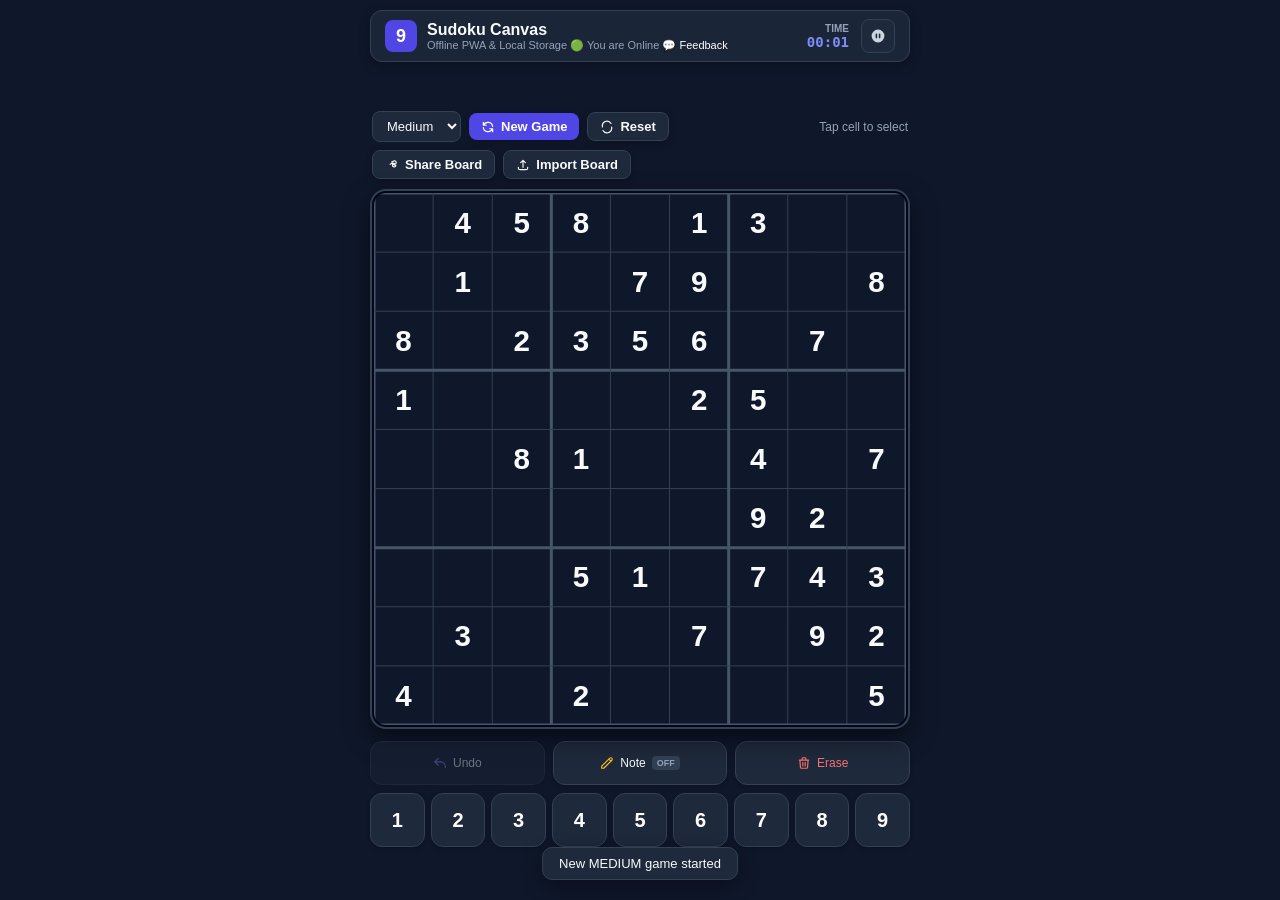
==== commit 6426106c: "Enhance game functionality with share and import features, and improve toolbar layout" ====
--- a/index.html
+++ b/index.html
@@ -56,33 +56,53 @@
   <!-- Main Game Section -->
   <main>
     <div class="toolbar">
-      <div class="toolbar-left">
-        <select id="difficultySelect">
-          <option value="easy">Easy</option>
-          <option value="medium" selected>Medium</option>
-          <option value="hard">Hard</option>
-          <option value="expert">Expert</option>
-        </select>
+      <div class="toolbar-row">
+        <div class="toolbar-left">
+          <select id="difficultySelect">
+            <option value="easy">Easy</option>
+            <option value="medium" selected>Medium</option>
+            <option value="hard">Hard</option>
+            <option value="expert">Expert</option>
+          </select>
 
-        <button id="newGameBtn" class="btn-primary">
+          <button id="newGameBtn" class="btn-primary">
+            <svg width="14" height="14" fill="none" stroke="currentColor" viewBox="0 0 24 24">
+              <path stroke-linecap="round" stroke-linejoin="round" stroke-width="2"
+                d="M4 4v5h.582m15.356 2A8.001 8.001 0 004.582 9m0 0H9m11 11v-5h-.581m0 0a8.003 8.003 0 01-15.357-2m15.357 2H15" />
+            </svg>
+            New Game
+          </button>
+
+          <button id="resetBtn" class="btn-secondary" title="Reset puzzle to initial state">
+            <svg width="14" height="14" fill="none" stroke="currentColor" viewBox="0 0 24 24">
+              <path stroke-linecap="round" stroke-linejoin="round" stroke-width="2"
+                d="M4 12v-3a8 8 0 0114.9-3M20 12v3a8 8 0 01-14.9 3" />
+            </svg>
+            Reset
+          </button>
+        </div>
+
+        <div class="toolbar-hint">
+          Tap cell to select
+        </div>
+      </div>
+
+      <div class="toolbar-row seed-sharing-row">
+        <button id="shareBtn" class="btn-secondary" title="Share current board link">
           <svg width="14" height="14" fill="none" stroke="currentColor" viewBox="0 0 24 24">
             <path stroke-linecap="round" stroke-linejoin="round" stroke-width="2"
-              d="M4 4v5h.582m15.356 2A8.001 8.001 0 004.582 9m0 0H9m11 11v-5h-.581m0 0a8.003 8.003 0 01-15.357-2m15.357 2H15" />
+              d="M8.684 10.742l4.636-2.318m0 0a3 3 0 102.632-3.72l-4.636 2.318m4.636 2.318a3 3 0 102.632 3.72l-4.636-2.318" />
           </svg>
-          New Game
+          Share Board
         </button>
 
-        <button id="resetBtn" class="btn-secondary" title="Reset puzzle to initial state">
+        <button id="importBtn" class="btn-secondary" title="Import 81-digit board string">
           <svg width="14" height="14" fill="none" stroke="currentColor" viewBox="0 0 24 24">
             <path stroke-linecap="round" stroke-linejoin="round" stroke-width="2"
-              d="M4 12v-3a8 8 0 0114.9-3M20 12v3a8 8 0 01-14.9 3" />
+              d="M4 16v1a3 3 0 003 3h10a3 3 0 003-3v-1m-4-8l-4-4m0 0L8 8m4-4v12" />
           </svg>
-          Reset
+          Import Board
         </button>
-      </div>
-
-      <div class="toolbar-hint">
-        Tap cell to select
       </div>
     </div>
 
--- a/style.css
+++ b/style.css
@@ -122,10 +122,21 @@
 .toolbar {
   width: 100%;
   display: flex;
+  flex-direction: column;
+  gap: 8px;
+  padding: 0 2px;
+}
+
+.toolbar-row {
+  width: 100%;
+  display: flex;
   align-items: center;
   justify-content: space-between;
   gap: 8px;
-  padding: 0 2px;
+}
+
+.seed-sharing-row {
+  justify-content: flex-start;
 }
 
 .toolbar-left {
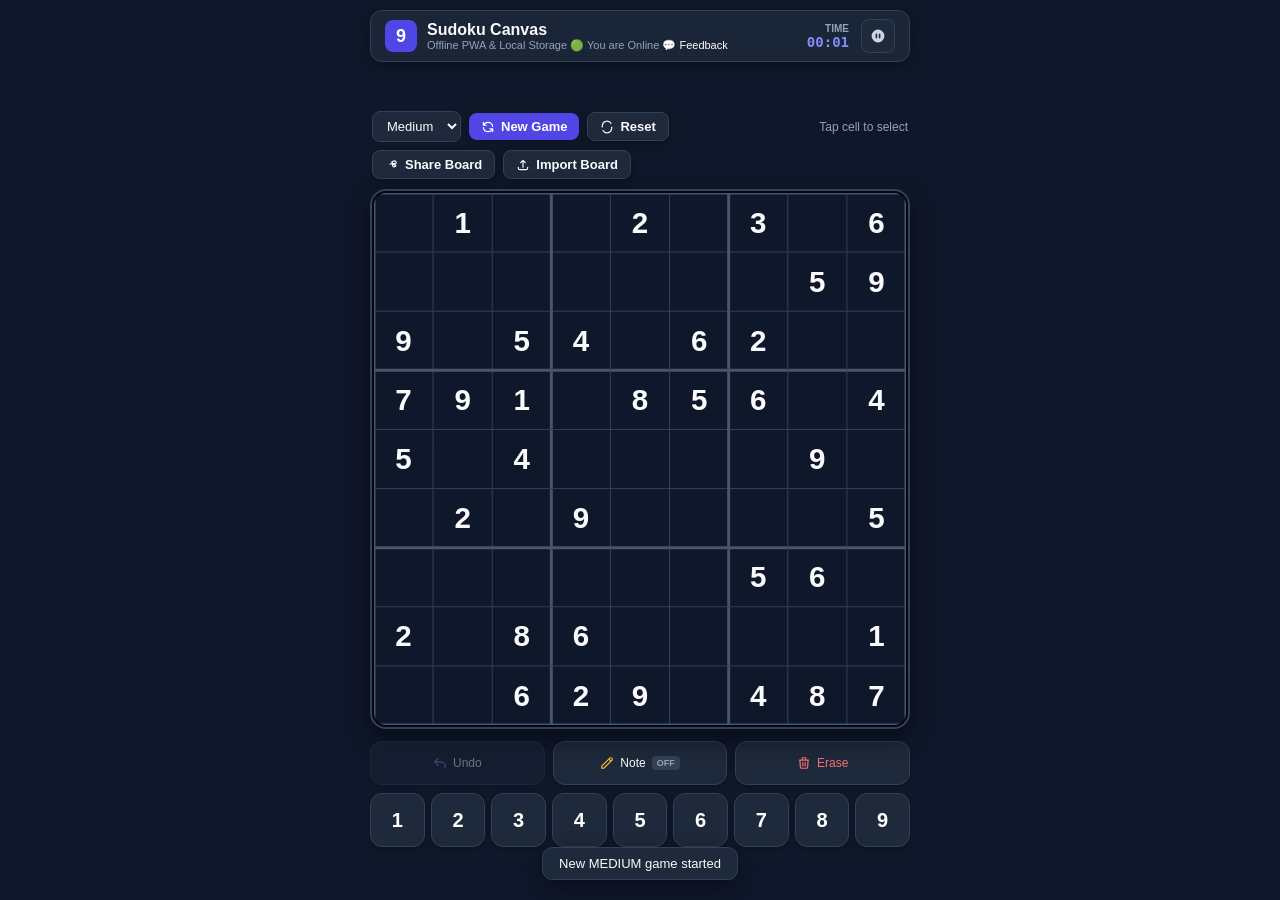
==== commit 6fb76637: "Implement cell selection and highlighting: click-to-select, group/row/column highlights with light p" ====
--- a/index.html
+++ b/index.html
@@ -181,9 +181,8 @@
   </main>
 
   <div id="toast" class="toast">Notification</div>
-  <!-- Game logic and app script files -->
-  <script src="./sudoku.js"></script>
-  <script src="./app.js"></script>
+  <!-- Game logic and app script files (Modular ES6) -->
+  <script type="module" src="./app.js"></script>
 </body>
 
 </html>
